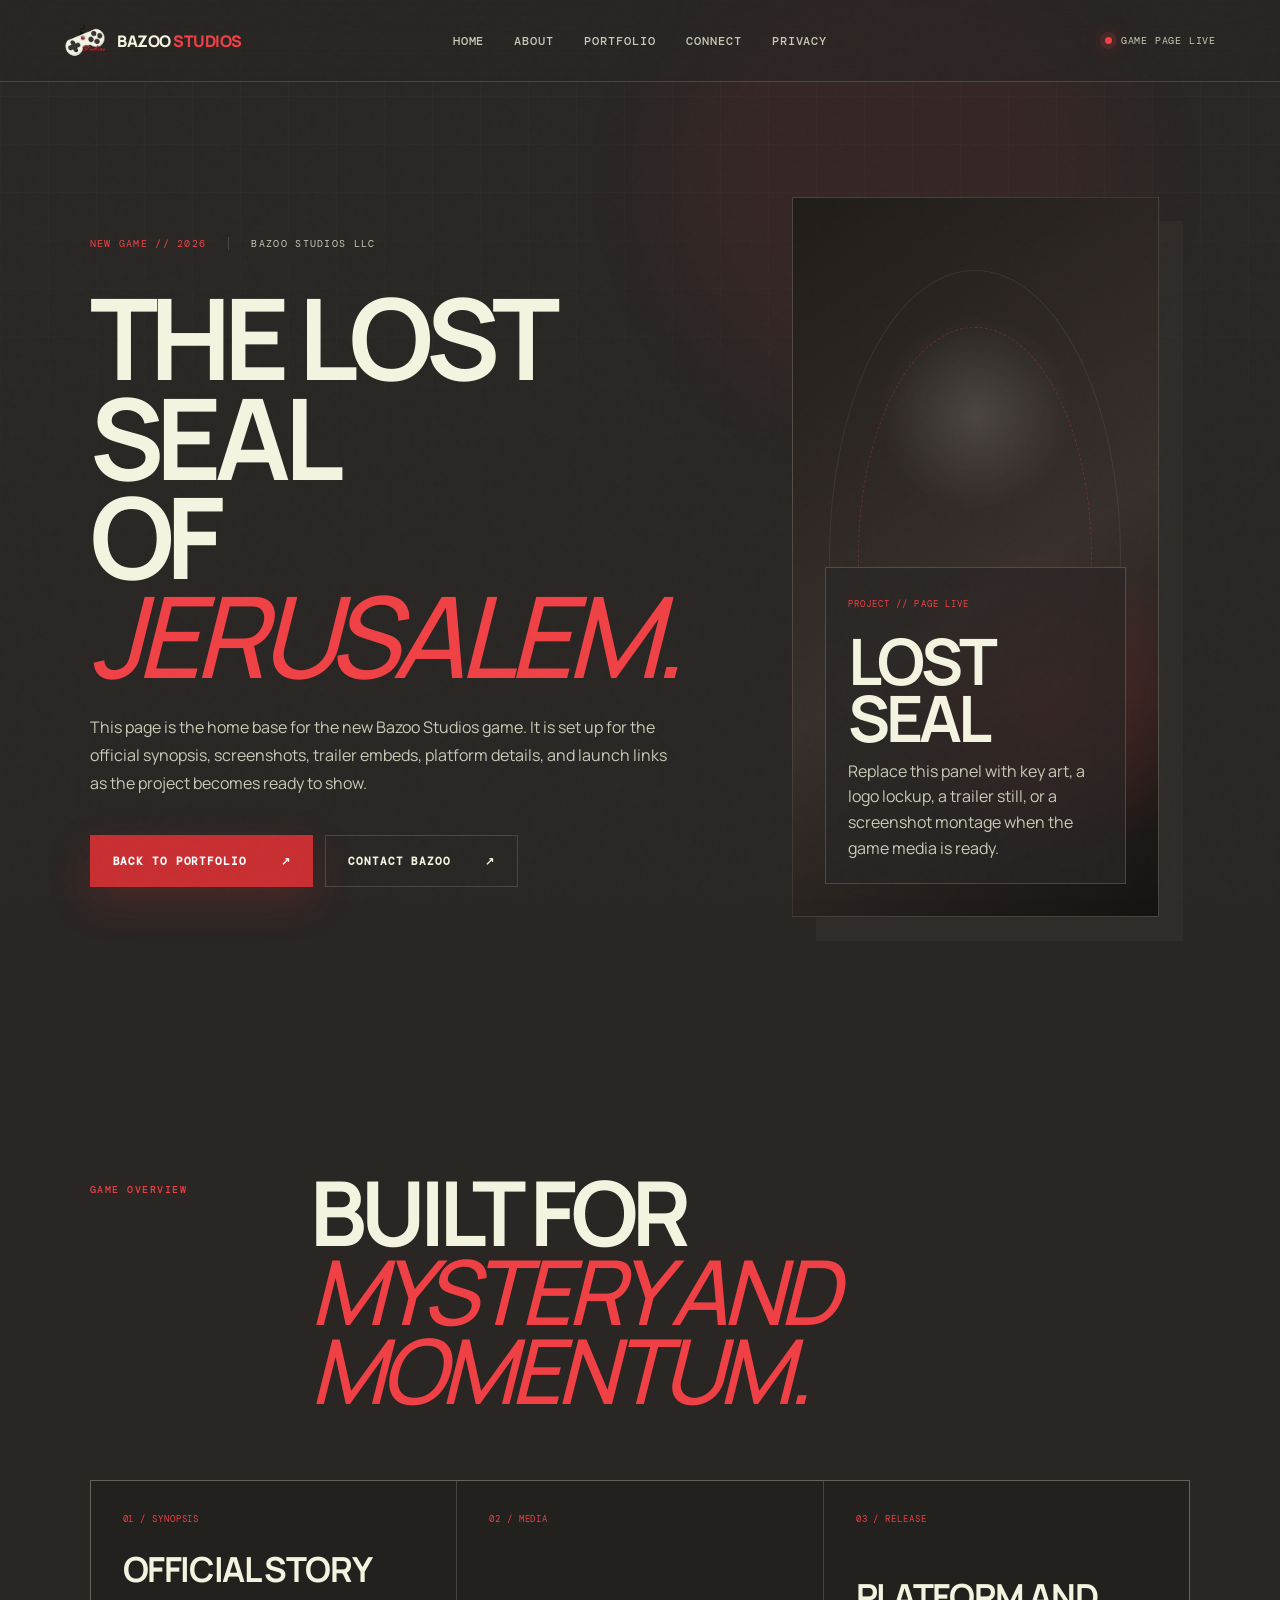
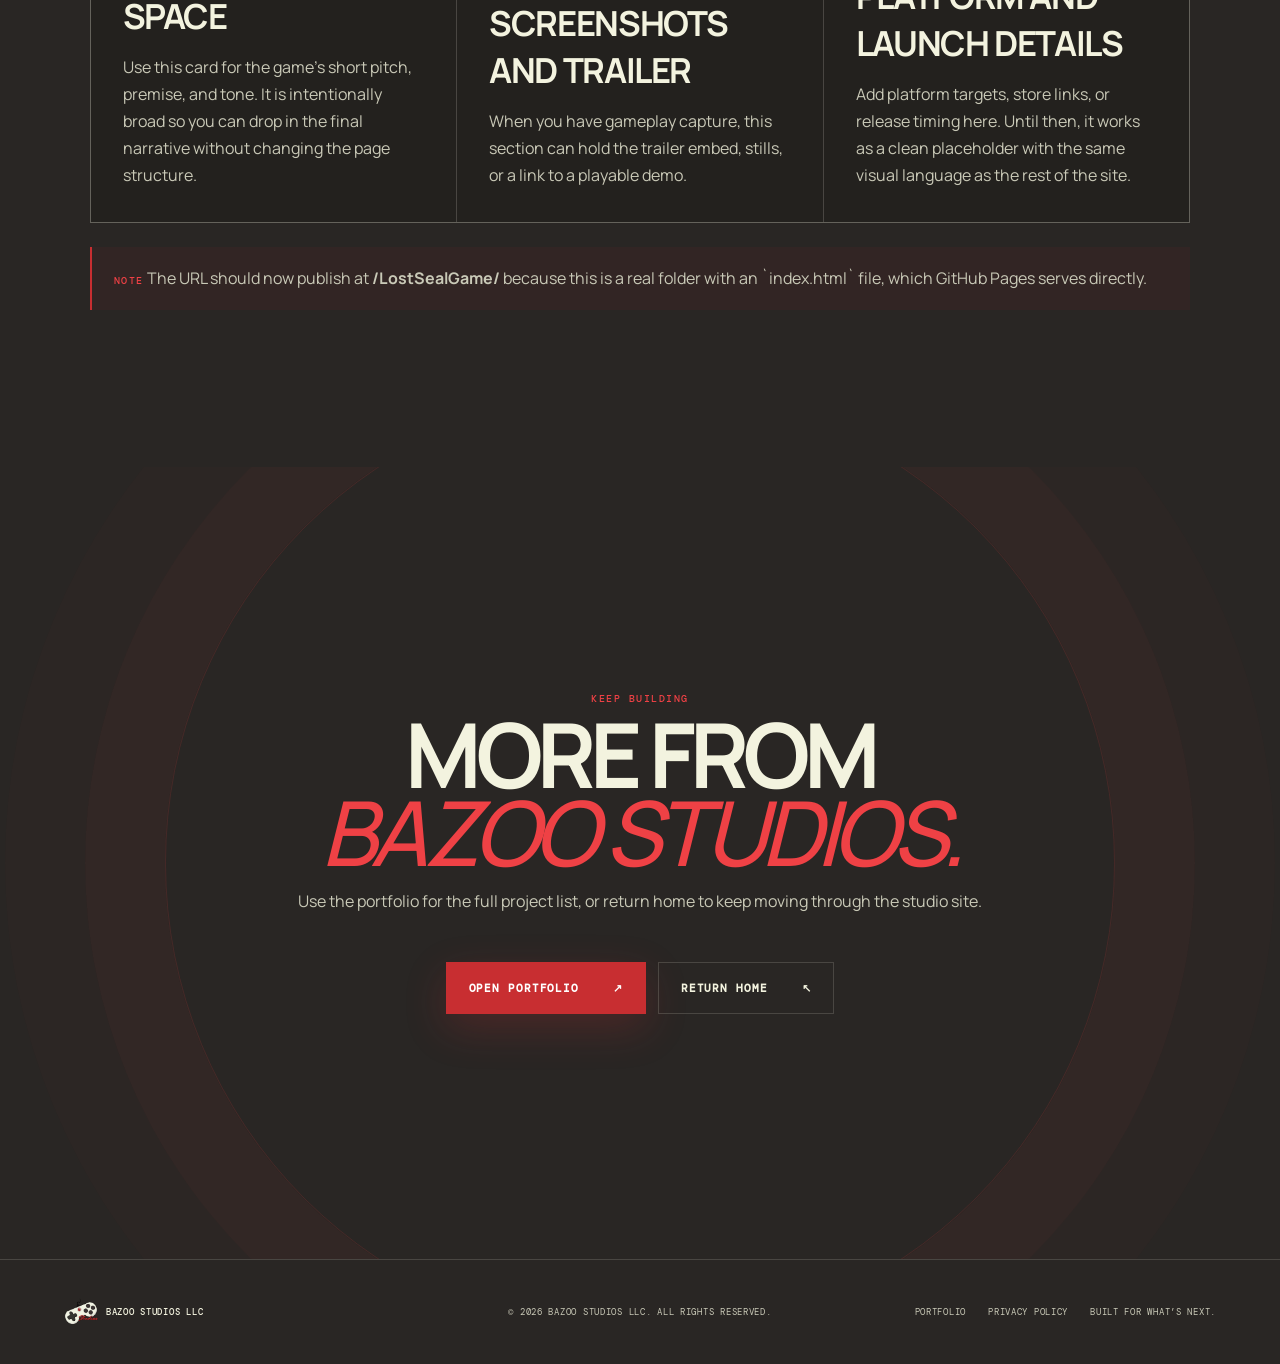
==== LostSealGame/index.html @ f6f9e130 "Add Lost Seal game page" ====
<!doctype html>
<html lang="en">
<head>
  <meta charset="utf-8">
  <meta name="viewport" content="width=device-width, initial-scale=1">
  <meta name="theme-color" content="#292624">
  <meta name="description" content="The Lost Seal of Jerusalem, a new Bazoo Studios game page with synopsis space, media placeholders, and launch details.">
  <link rel="canonical" href="https://www.bazoostudios.com/LostSealGame/">
  <meta property="og:type" content="website">
  <meta property="og:url" content="https://www.bazoostudios.com/LostSealGame/">
  <meta property="og:title" content="The Lost Seal of Jerusalem — Bazoo Studios">
  <meta property="og:description" content="Official game page for the new Bazoo Studios project, ready for screenshots, trailer embeds, and launch links.">
  <meta property="og:image" content="https://bazoostudiosllc.github.io/bazoo-studios-website/assets/og-bazoo-social.png">
  <meta property="og:image:width" content="1730">
  <meta property="og:image:height" content="909">
  <meta property="og:image:alt" content="Bazoo Studios — Worlds Worth Exploring">
  <meta name="twitter:card" content="summary_large_image">
  <title>The Lost Seal of Jerusalem — Bazoo Studios</title>
  <link rel="icon" href="../assets/bazoo-controller.png?v=2" type="image/png">
  <link rel="preconnect" href="https://fonts.googleapis.com">
  <link rel="preconnect" href="https://fonts.gstatic.com" crossorigin>
  <link href="https://fonts.googleapis.com/css2?family=DM+Mono:wght@400;500&family=Manrope:wght@400;500;600;700;800&display=swap" rel="stylesheet">
  <link rel="stylesheet" href="../styles.css?v=4">
</head>
<body class="lostseal-page">
  <div class="noise" aria-hidden="true"></div>
  <div class="cursor-glow" aria-hidden="true"></div>

  <header class="site-header">
    <a class="brand" href="../index.html" aria-label="Bazoo Studios home">
      <img src="../assets/bazoo-controller.png?v=2" alt="" width="48" height="48">
      <span>BAZOO <em>STUDIOS</em></span>
    </a>
    <nav aria-label="Primary navigation">
      <a href="../index.html">Home</a>
      <a href="../about.html">About</a>
      <a href="../portfolio.html">Portfolio</a>
      <a href="../index.html#connect">Connect</a>
      <a href="../privacy.html">Privacy</a>
    </nav>
    <button class="nav-toggle" type="button" aria-label="Open navigation" aria-expanded="false"><span></span></button>
    <span class="status"><i></i> Game page live</span>
  </header>

  <main>
    <section class="lostseal-hero">
      <div class="lostseal-copy reveal">
        <p class="eyebrow"><span>New game // 2026</span><b>Bazoo Studios LLC</b></p>
        <h1>The Lost Seal<br>of <span>Jerusalem.</span></h1>
        <p class="lostseal-lede">This page is the home base for the new Bazoo Studios game. It is set up for the official synopsis, screenshots, trailer embeds, platform details, and launch links as the project becomes ready to show.</p>
        <div class="hero-actions">
          <a class="button button-primary" href="../portfolio.html">Back to portfolio <span>↗</span></a>
          <a class="button button-ghost" href="mailto:service.request@bazoostudios.com">Contact Bazoo <span>↗</span></a>
        </div>
      </div>

      <aside class="lostseal-art reveal" aria-label="The Lost Seal of Jerusalem visual placeholder">
        <div class="lostseal-art-inner">
          <span>PROJECT // PAGE LIVE</span>
          <strong>LOST SEAL</strong>
          <p>Replace this panel with key art, a logo lockup, a trailer still, or a screenshot montage when the game media is ready.</p>
        </div>
      </aside>
    </section>

    <section class="portfolio-section">
      <div class="portfolio-heading reveal">
        <p class="kicker">Game overview</p>
        <h2>Built for<br><em>mystery and momentum.</em></h2>
      </div>

      <div class="lostseal-grid reveal">
        <article class="lostseal-card">
          <span>01 / SYNOPSIS</span>
          <div>
            <h3>Official story space</h3>
            <p>Use this card for the game’s short pitch, premise, and tone. It is intentionally broad so you can drop in the final narrative without changing the page structure.</p>
          </div>
        </article>
        <article class="lostseal-card">
          <span>02 / MEDIA</span>
          <div>
            <h3>Screenshots and trailer</h3>
            <p>When you have gameplay capture, this section can hold the trailer embed, stills, or a link to a playable demo.</p>
          </div>
        </article>
        <article class="lostseal-card">
          <span>03 / RELEASE</span>
          <div>
            <h3>Platform and launch details</h3>
            <p>Add platform targets, store links, or release timing here. Until then, it works as a clean placeholder with the same visual language as the rest of the site.</p>
          </div>
        </article>
      </div>

      <p class="lostseal-note reveal"><span class="kicker">Note</span> The URL should now publish at <strong>/LostSealGame/</strong> because this is a real folder with an `index.html` file, which GitHub Pages serves directly.</p>
    </section>

    <section class="contact-section">
      <div class="contact-orbit" aria-hidden="true"></div>
      <p class="kicker">Keep building</p>
      <h2>More from<br><em>Bazoo Studios.</em></h2>
      <p>Use the portfolio for the full project list, or return home to keep moving through the studio site.</p>
      <div class="contact-actions">
        <a class="button button-primary" href="../portfolio.html">Open portfolio <span>↗</span></a>
        <a class="button button-ghost" href="../index.html">Return home <span>↖</span></a>
      </div>
    </section>
  </main>

  <footer>
    <a class="footer-brand" href="../index.html"><img src="../assets/bazoo-controller.png?v=2" alt="" width="34" height="34"> BAZOO STUDIOS LLC</a>
    <p>© <span id="year"></span> Bazoo Studios LLC. All rights reserved.</p>
    <div><a href="../portfolio.html">Portfolio</a><a href="../privacy.html">Privacy policy</a><span>Built for what’s next.</span></div>
  </footer>

  <script src="../script.js"></script>
</body>
</html>
---- styles.css ----
:root {
  --ink: #292624;
  --ink-soft: #332f2c;
  --cream: #f3f3df;
  --cream-dim: #c9c9b7;
  --charcoal: #363330;
  --red: #c82e31;
  --red-bright: #ef4145;
  --line: rgba(243, 243, 223, .16);
  --mono: "DM Mono", monospace;
  --sans: "Manrope", sans-serif;
}

* { box-sizing: border-box; }
html { scroll-behavior: smooth; overflow-x: clip; }
body {
  margin: 0;
  color: var(--cream);
  background:
    radial-gradient(circle at 80% 15%, rgba(200, 46, 49, .13), transparent 27rem),
    radial-gradient(circle at 15% 65%, rgba(243, 243, 223, .04), transparent 32rem),
    var(--ink);
  font-family: var(--sans);
  overflow-x: hidden;
}
body::before {
  content: "";
  position: fixed;
  inset: 0;
  pointer-events: none;
  background-image: linear-gradient(rgba(255,255,255,.018) 1px, transparent 1px), linear-gradient(90deg, rgba(255,255,255,.018) 1px, transparent 1px);
  background-size: 48px 48px;
  -webkit-mask-image: linear-gradient(to bottom, black, transparent 85%);
  mask-image: linear-gradient(to bottom, black, transparent 85%);
  z-index: -2;
}
a { color: inherit; text-decoration: none; }
img { max-width: 100%; }

.noise {
  position: fixed;
  inset: 0;
  opacity: .13;
  pointer-events: none;
  z-index: 20;
  background-image: url("data:image/svg+xml,%3Csvg viewBox='0 0 180 180' xmlns='http://www.w3.org/2000/svg'%3E%3Cfilter id='n'%3E%3CfeTurbulence type='fractalNoise' baseFrequency='.9' numOctaves='3' stitchTiles='stitch'/%3E%3C/filter%3E%3Crect width='100%25' height='100%25' filter='url(%23n)' opacity='.5'/%3E%3C/svg%3E");
  mix-blend-mode: soft-light;
}
.cursor-glow {
  width: 28rem;
  height: 28rem;
  position: fixed;
  left: var(--mouse-x, 70%);
  top: var(--mouse-y, 20%);
  transform: translate(-50%, -50%);
  border-radius: 50%;
  background: rgba(200,46,49,.08);
  filter: blur(45px);
  pointer-events: none;
  z-index: -1;
}
body > header,
body > main,
body > footer { position: relative; z-index: 1; }

.site-header {
  height: 82px;
  padding: 0 clamp(22px, 5vw, 80px);
  display: grid;
  grid-template-columns: 1fr auto 1fr;
  align-items: center;
  gap: 30px;
  border-bottom: 1px solid var(--line);
  position: relative;
  z-index: 10;
  background: rgba(41,38,36,.68);
  backdrop-filter: blur(16px);
}
.brand { display: flex; align-items: center; gap: 11px; font-weight: 800; letter-spacing: -.03em; }
.brand img { width: 42px; height: 42px; object-fit: contain; }
.brand em { color: var(--red-bright); font-style: normal; }
.site-header nav { display: flex; gap: 30px; font: 500 12px var(--mono); text-transform: uppercase; letter-spacing: .08em; }
.site-header nav a { color: var(--cream-dim); transition: color .2s ease; }
.site-header nav a:hover { color: var(--cream); }
.nav-toggle { display: none; width: 44px; height: 44px; padding: 0; border: 1px solid var(--line); background: rgba(21,19,17,.82); color: var(--cream); cursor: pointer; }
.nav-toggle span, .nav-toggle::before, .nav-toggle::after { content: ""; display: block; width: 18px; height: 1px; margin: 5px auto; background: currentColor; transition: transform .2s ease, opacity .2s ease; }
.site-header.is-open .nav-toggle span { opacity: 0; }
.site-header.is-open .nav-toggle::before { transform: translateY(6px) rotate(45deg); }
.site-header.is-open .nav-toggle::after { transform: translateY(-6px) rotate(-45deg); }
.status { justify-self: end; display: flex; align-items: center; gap: 9px; font: 10px var(--mono); text-transform: uppercase; color: var(--cream-dim); letter-spacing: .08em; }
.status i { width: 7px; height: 7px; border-radius: 50%; background: var(--red-bright); box-shadow: 0 0 0 5px rgba(239,65,69,.12), 0 0 18px var(--red); animation: blink 1.7s infinite; }

.hero {
  min-height: calc(100svh - 82px);
  padding: clamp(60px, 8vw, 120px) clamp(22px, 7vw, 110px) 70px;
  display: grid;
  grid-template-columns: minmax(0, 1fr) minmax(360px, .88fr);
  gap: clamp(40px, 7vw, 120px);
  align-items: center;
  position: relative;
  overflow: clip;
}
.hero-copy { position: relative; z-index: 2; }
.eyebrow { display: flex; gap: 22px; font: 10px var(--mono); text-transform: uppercase; letter-spacing: .13em; color: var(--cream-dim); }
.eyebrow span { color: var(--red-bright); }
.eyebrow b { font-weight: 400; padding-left: 22px; border-left: 1px solid var(--line); }
h1, h2 { margin: 0; text-transform: uppercase; letter-spacing: -.065em; line-height: .88; }
.hero h1 { font-size: clamp(4rem, 7.3vw, 8.9rem); margin: 35px 0 32px; font-weight: 800; }
.hero h1 span, h2 em, .legal-content h1 span { color: var(--red-bright); font-style: italic; font-weight: 500; }
.lede { max-width: 650px; color: var(--cream-dim); font-size: clamp(15px, 1.2vw, 19px); line-height: 1.75; }
.hero-actions { display: flex; flex-wrap: wrap; gap: 12px; margin-top: 38px; }
.button { min-height: 52px; padding: 0 22px; display: inline-flex; align-items: center; gap: 34px; justify-content: space-between; border: 1px solid var(--line); font: 600 11px var(--mono); text-transform: uppercase; letter-spacing: .08em; transition: transform .2s ease, border .2s ease, background .2s ease; }
.button:hover { transform: translateY(-3px); }
.button-primary { background: var(--red); border-color: var(--red); color: white; box-shadow: 0 14px 42px rgba(200,46,49,.22); }
.button-primary:hover { background: var(--red-bright); border-color: var(--red-bright); }
.button-ghost:hover { border-color: var(--cream); }

.hero-art {
  aspect-ratio: 1;
  border: 1px solid var(--line);
  position: relative;
  display: grid;
  place-items: center;
  overflow: hidden;
  background: radial-gradient(circle, rgba(243,243,223,.07), transparent 58%);
  box-shadow: inset 0 0 80px rgba(0,0,0,.7), 0 40px 100px rgba(0,0,0,.35);
}
.hero-art::before, .hero-art::after { content: ""; position: absolute; background: var(--line); }
.hero-art::before { width: 1px; height: 100%; left: 50%; }
.hero-art::after { height: 1px; width: 100%; top: 50%; }
.art-rings { width: 72%; aspect-ratio: 1; border: 1px solid rgba(239,65,69,.35); border-radius: 50%; position: absolute; animation: spin 18s linear infinite; }
.art-rings::before, .art-rings::after { content: ""; position: absolute; border-radius: 50%; inset: 9%; border: 1px dashed var(--line); }
.art-rings::after { inset: -13%; border-style: solid; border-color: rgba(243,243,223,.08); }
.controller { width: 76%; position: relative; z-index: 2; filter: drop-shadow(0 32px 34px rgba(0,0,0,.65)); animation: float 5.5s ease-in-out infinite; }
.frame-label { position: absolute; padding: 11px; font: 8px var(--mono); color: var(--cream-dim); letter-spacing: .08em; z-index: 3; }
.top-left { top: 0; left: 0; }.top-right { top: 0; right: 0; }.bottom-left { bottom: 0; left: 0; }.bottom-right { bottom: 0; right: 0; }
.pulse-dot { position: absolute; width: 10px; height: 10px; background: var(--red-bright); border-radius: 50%; right: 17%; bottom: 20%; z-index: 4; box-shadow: 0 0 0 0 rgba(239,65,69,.6); animation: pulse 2s infinite; }
.orbit { position: absolute; width: 450px; height: 450px; border: 1px solid rgba(243,243,223,.05); border-radius: 50%; pointer-events: none; }
.orbit-one { left: -270px; top: 8%; }.orbit-two { right: -310px; bottom: -20%; width: 600px; height: 600px; }
.scroll-cue { position: absolute; bottom: 25px; left: clamp(22px, 7vw, 110px); display: flex; align-items: center; gap: 15px; color: var(--cream-dim); font: 9px var(--mono); text-transform: uppercase; letter-spacing: .1em; }
.scroll-cue i { width: 55px; height: 1px; background: var(--line); position: relative; overflow: hidden; }
.scroll-cue i::after { content: ""; position: absolute; inset: 0; background: var(--red); transform: translateX(-100%); animation: scan 2.2s ease-in-out infinite; }

.ticker { overflow: hidden; border-block: 1px solid var(--line); background: var(--cream); color: var(--ink); transform: rotate(-1deg) scale(1.02); }
.ticker-track { width: max-content; display: flex; align-items: center; gap: 34px; padding: 18px 0; font: 800 13px var(--mono); letter-spacing: .06em; animation: marquee 28s linear infinite; }
.ticker-track b { color: var(--red); }

.section { padding: clamp(90px, 11vw, 170px) clamp(22px, 7vw, 110px); }
.section-number { font: 10px var(--mono); letter-spacing: .12em; color: var(--red-bright); padding-bottom: 20px; border-bottom: 1px solid var(--line); }
.signal-grid { margin-top: 70px; display: grid; grid-template-columns: .9fr 1.1fr; gap: clamp(55px, 10vw, 150px); align-items: center; }
.kicker { color: var(--red-bright); font: 500 10px var(--mono); text-transform: uppercase; letter-spacing: .15em; }
.signal h2, .manifesto h2 { font-size: clamp(3.4rem, 6vw, 7.3rem); margin: 25px 0 35px; }
.signal-copy > p:last-child, .manifesto-copy > p { color: var(--cream-dim); line-height: 1.8; max-width: 620px; }
.signal-console { min-height: 440px; border: 1px solid var(--line); background: rgba(21,19,17,.78); box-shadow: 25px 25px 0 rgba(243,243,223,.035); }
.console-bar { border-bottom: 1px solid var(--line); height: 50px; padding: 0 18px; display: flex; justify-content: space-between; align-items: center; font: 9px var(--mono); color: var(--cream-dim); }
.console-bar .live { color: var(--red-bright); }
.waveform { height: 235px; display: flex; align-items: center; gap: 7px; padding: 28px; border-bottom: 1px solid var(--line); overflow: hidden; }
.waveform i { flex: 1; max-width: 12px; height: var(--h); background: linear-gradient(to top, var(--red), var(--red-bright)); transform-origin: center; animation: wave 1.8s ease-in-out infinite alternate; animation-delay: calc(var(--h) * -0.02); box-shadow: 0 0 18px rgba(239,65,69,.25); }
.console-readout { padding: 22px 28px; display: grid; grid-template-columns: 1fr auto; gap: 14px 25px; font: 9px var(--mono); color: var(--cream-dim); }
.console-readout b { color: var(--cream); font-weight: 500; text-align: right; }

.manifesto { padding-top: 40px; }
.manifesto-card { margin-top: 70px; display: grid; grid-template-columns: 1fr 1fr; border: 1px solid var(--line); background: var(--ink-soft); }
.logo-stage { min-height: 650px; display: grid; place-items: center; padding: 60px; position: relative; overflow: hidden; background: var(--cream); }
.logo-stage::before { content: ""; position: absolute; width: 75%; aspect-ratio: 1; border: 1px solid rgba(41,38,36,.1); border-radius: 50%; box-shadow: 0 0 0 60px rgba(41,38,36,.025), 0 0 0 120px rgba(41,38,36,.018); }
.logo-stage img { position: relative; width: 100%; z-index: 2; filter: drop-shadow(0 20px 20px rgba(0,0,0,.18)); }
.crosshair { position: absolute; width: 18px; height: 18px; z-index: 3; }
.crosshair::before, .crosshair::after { content: ""; position: absolute; background: var(--red); }
.crosshair::before { width: 100%; height: 1px; top: 50%; }.crosshair::after { height: 100%; width: 1px; left: 50%; }
.crosshair-a { left: 25px; top: 25px; }.crosshair-b { right: 25px; bottom: 25px; }
.manifesto-copy { padding: clamp(45px, 6vw, 95px); display: flex; flex-direction: column; justify-content: center; }
.manifesto-copy ul { margin: 35px 0 0; padding: 0; list-style: none; border-top: 1px solid var(--line); }
.manifesto-copy li { display: flex; gap: 26px; padding: 18px 0; border-bottom: 1px solid var(--line); font-size: 13px; text-transform: uppercase; letter-spacing: .04em; }
.manifesto-copy li span { color: var(--red-bright); font: 10px var(--mono); }
.founder-link { margin-top: 28px; align-self: flex-start; }

.founder-strip { padding-top: 45px; display: grid; grid-template-columns: .45fr 1.1fr .9fr; gap: clamp(35px, 7vw, 100px); align-items: start; border-top: 1px solid var(--line); }
.founder-index { font: 10px var(--mono); color: var(--red-bright); letter-spacing: .12em; }
.founder-strip h2 { font-size: clamp(3.4rem, 5.5vw, 7rem); }
.founder-summary p { margin: 0 0 28px; color: var(--cream-dim); line-height: 1.8; }
.founder-tags { display: flex; flex-wrap: wrap; gap: 8px; margin-bottom: 32px; }
.founder-tags span { border: 1px solid var(--line); padding: 9px 11px; font: 9px var(--mono); text-transform: uppercase; }

.social-section { padding-top: 45px; }
.social-heading { margin-top: 70px; display: grid; grid-template-columns: 1.1fr .9fr; gap: clamp(50px, 9vw, 140px); align-items: end; }
.social-heading h2 { font-size: clamp(3.8rem, 7vw, 8.4rem); margin-top: 25px; }
.social-heading > p { margin: 0 0 10px; max-width: 570px; color: var(--cream-dim); font-size: clamp(15px, 1.25vw, 19px); line-height: 1.8; }
.social-grid { display: grid; grid-template-columns: repeat(3, 1fr); margin-top: 70px; border: 1px solid var(--line); }
.social-card { min-height: 360px; padding: 30px; border-right: 1px solid var(--line); position: relative; display: flex; flex-direction: column; justify-content: space-between; overflow: hidden; background: rgba(21,19,17,.62); transition: transform .25s ease, background .25s ease; }
.social-card:last-child { border-right: 0; }
.social-card::before { content: ""; position: absolute; width: 230px; height: 230px; right: -110px; top: -110px; border: 1px solid rgba(239,65,69,.2); border-radius: 50%; transition: transform .35s ease, background .35s ease; }
.social-card:hover { transform: translateY(-8px); background: rgba(200,46,49,.09); }
.social-card:hover::before { transform: scale(1.25); background: rgba(200,46,49,.08); }
.social-index { color: var(--red-bright); font: 9px var(--mono); letter-spacing: .12em; }
.social-card small { color: var(--cream-dim); font: 9px var(--mono); text-transform: uppercase; letter-spacing: .12em; }
.social-card h3 { margin: 12px 0 8px; font-size: clamp(34px, 4vw, 62px); text-transform: uppercase; letter-spacing: -.06em; }
.social-card p { margin: 0; color: var(--cream-dim); font: 10px var(--mono); }
.social-card b { position: absolute; right: 28px; bottom: 27px; color: var(--red-bright); font-size: 24px; font-weight: 400; }
.social-note { margin: 24px 0 0; padding: 20px 24px; border-left: 2px solid var(--red); background: rgba(200,46,49,.06); color: var(--cream-dim); font-size: 12px; line-height: 1.7; }
.social-note span { margin-right: 18px; color: var(--red-bright); font: 9px var(--mono); letter-spacing: .1em; }

/* Player hub */
.account-shell { min-height: 100vh; }
.account-hero { min-height: calc(100svh - 82px); padding: clamp(70px, 9vw, 135px) clamp(22px, 7vw, 110px); display: grid; grid-template-columns: 1.15fr .85fr; gap: clamp(50px, 9vw, 140px); align-items: center; }
.account-hero h1 { font-size: clamp(4.5rem, 9vw, 10.5rem); margin: 35px 0; }
.account-hero h1 span { color: var(--red-bright); font-style: italic; font-weight: 500; }
.account-hero > div:first-child > p:last-child { max-width: 680px; color: var(--cream-dim); font-size: clamp(16px, 1.3vw, 20px); line-height: 1.75; }
.auth-panel { padding: clamp(35px, 5vw, 65px); border: 1px solid var(--line); background: rgba(21,19,17,.86); box-shadow: 24px 24px 0 rgba(243,243,223,.03); }
.auth-panel > img { width: min(250px, 72%); display: block; margin: 0 auto 45px; filter: drop-shadow(0 26px 24px rgba(0,0,0,.55)); }
.auth-panel h2 { margin: 15px 0; font-size: clamp(30px, 3vw, 48px); line-height: 1; }
.auth-panel > p:not(.kicker) { color: var(--cream-dim); line-height: 1.7; }
.google-button { width: 100%; margin-top: 22px; }.google-button:disabled { opacity: .65; cursor: wait; }
.google-mark { width: 24px; height: 24px; display: grid; place-items: center; border-radius: 50%; background: white; color: #4285f4; font: 800 14px var(--sans); }
.auth-fineprint { font-size: 10px; text-align: center; }.auth-fineprint a { color: var(--red-bright); }
.player-grid { margin-top: 65px; display: grid; grid-template-columns: .8fr 1.2fr; border: 1px solid var(--line); }
.player-card, .profile-form { padding: clamp(35px, 5vw, 70px); }.player-card { background: var(--cream); color: var(--ink); }
.player-avatar-wrap { width: 120px; height: 120px; padding: 8px; border: 1px solid rgba(41,38,36,.18); margin-bottom: 35px; }.player-avatar-wrap img { width: 100%; height: 100%; object-fit: cover; }
.player-card h2 { font-size: clamp(35px, 4.5vw, 68px); text-transform: none; line-height: 1; }.player-email { color: var(--charcoal); font: 10px var(--mono); overflow-wrap: anywhere; }
.rank-lockup { margin: 35px 0; padding: 25px 0; border-block: 1px solid rgba(41,38,36,.18); display: grid; grid-template-columns: 1fr auto; align-items: end; }.rank-lockup span { grid-column: 1/-1; color: var(--red); font: 10px var(--mono); letter-spacing: .1em; }.rank-lockup strong { font-size: 52px; letter-spacing: -.06em; }.rank-lockup small { text-transform: uppercase; }.player-card .button-ghost { border-color: rgba(41,38,36,.25); }
.profile-form { display: flex; flex-direction: column; gap: 24px; background: var(--ink-soft); }.profile-form label { display: grid; gap: 9px; color: var(--cream-dim); font: 9px var(--mono); text-transform: uppercase; letter-spacing: .1em; }
.profile-form input, .profile-form textarea { width: 100%; border: 1px solid var(--line); background: var(--ink); color: var(--cream); padding: 16px; font: 15px var(--sans); outline: none; resize: vertical; }.profile-form input:focus, .profile-form textarea:focus { border-color: var(--red-bright); }.profile-form .button { align-self: flex-start; }.form-status { min-height: 20px; margin: 0; color: var(--red-bright); font: 10px var(--mono); }
.account-subgrid { margin-top: 30px; display: grid; grid-template-columns: 1fr 1fr; gap: 30px; }.hub-card { padding: clamp(30px, 4vw, 55px); border: 1px solid var(--line); background: rgba(21,19,17,.5); }.hub-card-head { display: flex; justify-content: space-between; gap: 20px; align-items: start; }.hub-card-head h3 { margin: 10px 0 35px; font-size: 28px; }.hub-card-head > span { color: var(--red-bright); font: 8px var(--mono); }.connection-list > div, .points-list > div { display: flex; justify-content: space-between; gap: 20px; padding: 17px 0; border-top: 1px solid var(--line); text-transform: capitalize; }.connection-list span, .points-list span, .points-list > p { color: var(--cream-dim); font-size: 12px; }.points-list b { color: var(--red-bright); }
.leaderboard-heading { margin-top: 70px; display: grid; grid-template-columns: 1fr 1fr; gap: 70px; align-items: end; }.leaderboard-heading h2 { margin-top: 25px; font-size: clamp(4rem, 7vw, 8rem); }.leaderboard-heading > p { color: var(--cream-dim); line-height: 1.8; }.leaderboard-table { margin-top: 60px; border: 1px solid var(--line); }.leaderboard-table > p { margin: 0; padding: 40px; color: var(--cream-dim); }.leaderboard-row { min-height: 78px; padding: 18px 25px; display: grid; grid-template-columns: 90px 1.4fr 1fr 110px; gap: 20px; align-items: center; border-bottom: 1px solid var(--line); }.leaderboard-row:last-child { border-bottom: 0; }.leaderboard-row strong, .leaderboard-row b { color: var(--red-bright); }.leaderboard-row b { text-align: right; }.leaderboard-row small { color: var(--cream-dim); text-transform: uppercase; }.leaderboard-labels { min-height: 46px; color: var(--cream-dim); font: 8px var(--mono); text-transform: uppercase; }

/* Music */
.music-hero { min-height: calc(100svh - 82px); padding: clamp(70px, 9vw, 135px) clamp(22px, 7vw, 110px); display: grid; grid-template-columns: 1.05fr .95fr; gap: clamp(50px, 9vw, 140px); align-items: center; overflow: hidden; }
.music-copy h1 { font-size: clamp(4.8rem, 9vw, 10.8rem); margin: 38px 0; }.music-copy h1 span { color: var(--red-bright); font-style: italic; font-weight: 500; }.music-copy > p:last-of-type { max-width: 670px; color: var(--cream-dim); font-size: clamp(16px, 1.3vw, 20px); line-height: 1.75; }.music-copy .button { margin-top: 25px; }
.music-visual { aspect-ratio: 1; position: relative; display: grid; place-items: center; border: 1px solid var(--line); background: radial-gradient(circle, rgba(200,46,49,.17), transparent 58%); overflow: hidden; }.music-visual::before, .music-visual::after { content: ""; position: absolute; inset: 10%; border: 1px solid rgba(243,243,223,.08); border-radius: 50%; }.music-visual::after { inset: 22%; border-style: dashed; animation: spin 22s linear infinite reverse; }
.vinyl { width: 66%; aspect-ratio: 1; border-radius: 50%; position: relative; z-index: 2; display: grid; place-items: center; background: repeating-radial-gradient(circle, #181614 0 3px, #0b0a09 4px 7px, #24211e 8px 9px); box-shadow: 0 40px 70px rgba(0,0,0,.55); animation: spin 18s linear infinite; }.vinyl::before { content: ""; position: absolute; inset: 6%; border: 1px solid rgba(243,243,223,.12); border-radius: 50%; box-shadow: inset 0 0 0 45px rgba(255,255,255,.015); }.vinyl-label { width: 31%; aspect-ratio: 1; border-radius: 50%; background: var(--red); display: grid; place-items: center; position: relative; overflow: hidden; }.vinyl-label img { width: 82%; filter: brightness(.15); }.vinyl-label::after { content: ""; position: absolute; width: 9px; height: 9px; border-radius: 50%; background: var(--cream); }
.sound-bars { position: absolute; left: 6%; right: 6%; bottom: 7%; height: 55px; display: flex; align-items: end; gap: 7px; }.sound-bars i { flex: 1; height: 45%; max-width: 7px; background: var(--red-bright); animation: wave 1.4s ease-in-out infinite alternate; }.sound-bars i:nth-child(2n) { height: 90%; animation-delay: -.5s; }.sound-bars i:nth-child(3n) { height: 65%; animation-delay: -.9s; }.music-coordinate { position: absolute; top: 18px; right: 20px; color: var(--cream-dim); font: 8px var(--mono); letter-spacing: .1em; }
.album-grid { margin-top: 70px; display: grid; grid-template-columns: .8fr 1.2fr; gap: clamp(55px, 9vw, 140px); align-items: center; }.album-heading h2 { margin: 25px 0 35px; font-size: clamp(3.7rem, 6vw, 7.4rem); }.album-heading > p:last-child { color: var(--cream-dim); line-height: 1.8; max-width: 520px; }.spotify-console { border: 1px solid var(--line); padding-bottom: 22px; background: rgba(21,19,17,.72); box-shadow: 24px 24px 0 rgba(243,243,223,.03); }.spotify-console iframe { display: block; border: 0; border-radius: 12px; margin: 22px; width: calc(100% - 44px); }.album-meta { padding: 0 22px; display: flex; flex-wrap: wrap; gap: 18px; justify-content: space-between; color: var(--cream-dim); font: 8px var(--mono); letter-spacing: .08em; }.music-finale { min-height: 75vh; text-align: center; display: flex; flex-direction: column; justify-content: center; align-items: center; border-top: 1px solid var(--line); }.music-finale h2 { font-size: clamp(4.5rem, 9vw, 10rem); }.music-finale > p:not(.kicker) { color: var(--cream-dim); margin: 30px 0 10px; }.music-finale .hero-actions { justify-content: center; }

.finale { min-height: 80vh; text-align: center; display: flex; flex-direction: column; align-items: center; justify-content: center; position: relative; overflow: hidden; }
.finale h2 { font-size: clamp(4rem, 8vw, 9.5rem); position: relative; }
.finale > p:not(.kicker) { color: var(--cream-dim); margin: 30px 0; }
.finale-orbit { position: absolute; width: min(72vw, 950px); aspect-ratio: 1; border: 1px solid rgba(239,65,69,.13); border-radius: 50%; box-shadow: 0 0 0 75px rgba(239,65,69,.025), 0 0 0 150px rgba(239,65,69,.018); }
.finale > *:not(.finale-orbit) { position: relative; z-index: 1; }

footer { min-height: 105px; padding: 28px clamp(22px, 5vw, 80px); border-top: 1px solid var(--line); display: grid; grid-template-columns: 1fr auto 1fr; gap: 25px; align-items: center; color: var(--cream-dim); font: 9px var(--mono); text-transform: uppercase; letter-spacing: .08em; }
.footer-brand { display: flex; align-items: center; gap: 8px; color: var(--cream); font-weight: 500; }
.footer-brand img { width: 34px; height: 34px; object-fit: contain; }
footer > div { justify-self: end; display: flex; gap: 22px; }
footer a:hover { color: var(--red-bright); }

.reveal { opacity: 0; transform: translateY(30px); transition: opacity .9s ease, transform .9s cubic-bezier(.2,.7,.2,1); }
.reveal.in-view { opacity: 1; transform: none; }

.legal-page { background: var(--ink); }
.legal-wrap { min-height: 100vh; display: grid; grid-template-columns: minmax(260px, 30vw) 1fr; }
.legal-aside { border-right: 1px solid var(--line); padding: 80px clamp(28px, 5vw, 70px); position: relative; }
.legal-aside img { width: min(300px, 100%); position: sticky; top: 150px; filter: drop-shadow(0 25px 30px rgba(0,0,0,.55)); animation: float 6s ease-in-out infinite; }
.legal-aside > p:last-child { position: sticky; top: 500px; color: var(--cream-dim); font: 9px/1.8 var(--mono); text-transform: uppercase; }
.legal-content { padding: clamp(80px, 10vw, 150px) clamp(28px, 10vw, 160px); max-width: 1100px; }
.legal-content h1 { font-size: clamp(5rem, 10vw, 10rem); margin: 25px 0 45px; }
.legal-intro { font-size: clamp(18px, 2vw, 27px); line-height: 1.55; color: var(--cream-dim); padding-bottom: 55px; border-bottom: 1px solid var(--line); }
.legal-content section { padding: 42px 0; border-bottom: 1px solid var(--line); }
.legal-content section h2 { font-size: clamp(21px, 2.2vw, 31px); letter-spacing: -.03em; line-height: 1.2; text-transform: none; margin-bottom: 19px; }
.legal-content section h2 span { color: var(--red-bright); margin-right: 15px; font: 10px var(--mono); }
.legal-content section p { color: var(--cream-dim); line-height: 1.85; }
.legal-content > .button { margin-top: 50px; }
.text-link { color: var(--red-bright); border-bottom: 1px solid rgba(239,65,69,.4); }

/* Lost Seal */
.lostseal-page { background: var(--ink); }
.lostseal-hero {
  min-height: calc(100svh - 82px);
  padding: clamp(70px, 9vw, 135px) clamp(22px, 7vw, 110px);
  display: grid;
  grid-template-columns: 1.08fr .92fr;
  gap: clamp(50px, 9vw, 140px);
  align-items: center;
  position: relative;
  overflow: hidden;
}
.lostseal-copy h1 {
  font-size: clamp(4.4rem, 8.8vw, 10rem);
  margin: 38px 0 28px;
}
.lostseal-copy h1 span { color: var(--red-bright); font-style: italic; font-weight: 500; }
.lostseal-lede {
  max-width: 700px;
  color: var(--cream-dim);
  font-size: clamp(16px, 1.25vw, 20px);
  line-height: 1.75;
}
.lostseal-art {
  min-height: min(68vw, 720px);
  padding: 32px;
  display: grid;
  align-items: end;
  position: relative;
  overflow: hidden;
  border: 1px solid var(--line);
  background:
    radial-gradient(circle at 50% 30%, rgba(243,243,223,.14), transparent 18%),
    radial-gradient(circle at 70% 70%, rgba(200,46,49,.28), transparent 28%),
    linear-gradient(145deg, #201c19, #362f2b 55%, #151210);
  box-shadow: 24px 24px 0 rgba(243,243,223,.03);
}
.lostseal-art::before {
  content: "";
  position: absolute;
  inset: 10%;
  border: 1px solid rgba(243,243,223,.08);
  border-radius: 50%;
}
.lostseal-art::after {
  content: "";
  position: absolute;
  inset: 18%;
  border: 1px dashed rgba(239,65,69,.26);
  border-radius: 50%;
  animation: spin 24s linear infinite;
}
.lostseal-art-inner {
  position: relative;
  z-index: 1;
  max-width: 340px;
  padding: 22px;
  border: 1px solid rgba(243,243,223,.18);
  background: rgba(41,38,36,.72);
  backdrop-filter: blur(8px);
}
.lostseal-art-inner span {
  color: var(--red-bright);
  font: 9px var(--mono);
  letter-spacing: .12em;
  text-transform: uppercase;
}
.lostseal-art-inner strong {
  display: block;
  margin: 20px 0 12px;
  font-size: clamp(2.4rem, 5vw, 4.8rem);
  line-height: .9;
  text-transform: uppercase;
  letter-spacing: -.06em;
}
.lostseal-art-inner p {
  margin: 0;
  color: var(--cream-dim);
  line-height: 1.6;
}
.lostseal-grid {
  display: grid;
  grid-template-columns: repeat(3, 1fr);
  gap: 1px;
  margin-top: 70px;
  border: 1px solid var(--line);
  background: var(--line);
}
.lostseal-card {
  min-height: 250px;
  padding: 32px;
  background: rgba(21,19,17,.72);
  display: flex;
  flex-direction: column;
  justify-content: space-between;
}
.lostseal-card span {
  color: var(--red-bright);
  font: 9px var(--mono);
  letter-spacing: .1em;
  text-transform: uppercase;
}
.lostseal-card h3 {
  margin: 20px 0 15px;
  font-size: clamp(1.7rem, 2.7vw, 2.7rem);
  text-transform: uppercase;
  letter-spacing: -.04em;
}
.lostseal-card p {
  margin: 0;
  color: var(--cream-dim);
  line-height: 1.7;
}
.lostseal-note {
  margin-top: 24px;
  padding: 18px 22px;
  border-left: 2px solid var(--red);
  background: rgba(200,46,49,.06);
  color: var(--cream-dim);
  line-height: 1.7;
}

/* Portfolio */
.portfolio-page { background: var(--ink); }
.portfolio-hero { min-height: calc(100svh - 82px); padding: clamp(70px, 9vw, 135px) clamp(22px, 7vw, 110px); display: grid; grid-template-columns: 1.25fr .75fr; gap: clamp(55px, 9vw, 140px); align-items: center; }
.portfolio-intro h1 { font-size: clamp(5rem, 10vw, 11.5rem); margin: 38px 0; }
.portfolio-lede { max-width: 760px; color: var(--cream-dim); font-size: clamp(16px, 1.3vw, 20px); line-height: 1.75; }
.portfolio-id { border: 1px solid var(--line); background: rgba(21,19,17,.85); box-shadow: 24px 24px 0 rgba(243,243,223,.03); }
.id-top { height: 48px; display: flex; align-items: center; justify-content: space-between; padding: 0 17px; border-bottom: 1px solid var(--line); color: var(--cream-dim); font: 8px var(--mono); letter-spacing: .08em; }
.id-top .live { color: var(--red-bright); }
.id-mark { min-height: 320px; display: grid; place-items: center; padding: 35px; background: radial-gradient(circle, rgba(200,46,49,.14), transparent 60%); border-bottom: 1px solid var(--line); }
.id-mark img { width: 88%; filter: drop-shadow(0 28px 26px rgba(0,0,0,.55)); animation: float 6s ease-in-out infinite; }
.portfolio-id dl { margin: 0; padding: 20px; }
.portfolio-id dl div { display: grid; grid-template-columns: .7fr 1.3fr; gap: 15px; padding: 13px 0; border-bottom: 1px solid var(--line); }
.portfolio-id dl div:last-child { border-bottom: 0; }
.portfolio-id dt { color: var(--red-bright); font: 8px var(--mono); text-transform: uppercase; letter-spacing: .1em; }
.portfolio-id dd { margin: 0; font-size: 11px; text-transform: uppercase; letter-spacing: .04em; }
.objective-band { padding: clamp(45px, 6vw, 80px) clamp(22px, 7vw, 110px); background: var(--cream); color: var(--ink); display: grid; grid-template-columns: .35fr 1.65fr; gap: 45px; align-items: start; }
.objective-band > span { color: var(--red); font: 10px var(--mono); letter-spacing: .1em; }
.objective-band p { margin: 0; max-width: 1200px; font-size: clamp(22px, 3vw, 44px); font-weight: 700; line-height: 1.25; letter-spacing: -.035em; }
.portfolio-section { padding: clamp(90px, 11vw, 165px) clamp(22px, 7vw, 110px); }
.portfolio-heading { display: grid; grid-template-columns: .4fr 1.6fr; align-items: start; }
.portfolio-heading h2, .experience-lead h2, .platform-card h2, .contact-section h2 { font-size: clamp(3.8rem, 7vw, 8.4rem); }
.capability-grid { display: grid; grid-template-columns: repeat(3, 1fr); margin-top: 75px; border-top: 1px solid var(--line); border-left: 1px solid var(--line); }
.capability-grid article { min-height: 310px; padding: 35px; border-right: 1px solid var(--line); border-bottom: 1px solid var(--line); background: rgba(21,19,17,.42); transition: background .3s ease, transform .3s ease; }
.capability-grid article:hover { background: rgba(200,46,49,.08); transform: translateY(-6px); }
.capability-grid article > span { color: var(--red-bright); font: 9px var(--mono); }
.capability-grid h3 { margin: 70px 0 17px; font-size: 21px; }
.capability-grid p { color: var(--cream-dim); line-height: 1.7; font-size: 13px; }
.experience-section { padding-top: 40px; }
.experience-layout { display: grid; grid-template-columns: .75fr 1.25fr; gap: clamp(60px, 10vw, 155px); margin-top: 70px; }
.experience-lead { position: sticky; top: 120px; align-self: start; }
.experience-lead p:last-child { color: var(--cream-dim); line-height: 1.8; max-width: 510px; }
.timeline { border-top: 1px solid var(--line); }
.timeline > article { padding: 36px 0; border-bottom: 1px solid var(--line); }
.timeline > article.timeline-featured { padding: 45px; margin: 0 -45px; background: rgba(200,46,49,.075); border: 1px solid rgba(239,65,69,.25); }
.timeline-meta { display: flex; justify-content: space-between; color: var(--red-bright); font: 8px var(--mono); letter-spacing: .08em; }
.timeline h3 { margin: 20px 0 4px; font-size: clamp(23px, 2.5vw, 38px); }
.timeline h4 { margin: 0 0 18px; color: var(--cream-dim); font-size: 12px; text-transform: uppercase; letter-spacing: .06em; }
.timeline p, .timeline li { color: var(--cream-dim); line-height: 1.75; font-size: 13px; }
.timeline ul { padding-left: 18px; }
.timeline details { border-bottom: 1px solid var(--line); }
.timeline summary { padding: 25px 0; cursor: pointer; list-style: none; display: flex; justify-content: space-between; font-weight: 700; text-transform: uppercase; }
.timeline summary span { color: var(--red-bright); font: 9px var(--mono); }
.earlier-grid { display: grid; grid-template-columns: 1fr 1fr; gap: 1px; background: var(--line); }
.earlier-grid article { padding: 24px; background: var(--ink-soft); }
.earlier-grid article > span { color: var(--red-bright); font: 8px var(--mono); }
.earlier-grid h3 { font-size: 16px; margin: 13px 0 7px; }
.earlier-grid p { margin: 0; }
.credentials-section { padding-top: 40px; }
.credential-grid { display: grid; grid-template-columns: 1fr 1fr; margin-top: 70px; border: 1px solid var(--line); }
.platform-card, .education-card { padding: clamp(40px, 6vw, 85px); }
.platform-card { background: var(--cream); color: var(--ink); }
.platform-card .kicker { color: var(--red); }
.platform-cloud { display: flex; flex-wrap: wrap; gap: 9px; margin-top: 55px; }
.platform-cloud span { padding: 12px 14px; border: 1px solid rgba(41,38,36,.22); font: 9px var(--mono); text-transform: uppercase; }
.education-item { padding: 24px 0; border-bottom: 1px solid var(--line); }
.education-item > span { color: var(--red-bright); font: 8px var(--mono); }
.education-item h3 { margin: 10px 0 5px; font-size: 17px; }
.education-item p { margin: 0; color: var(--cream-dim); font-size: 12px; }
.highlight-grid { display: grid; grid-template-columns: repeat(4, 1fr); margin-top: 70px; border: 1px solid var(--line); }
.highlight-grid article { padding: 30px; min-height: 270px; border-right: 1px solid var(--line); display: flex; flex-direction: column; }
.highlight-grid article:last-child { border-right: 0; }
.highlight-grid strong { color: var(--red-bright); font-size: 56px; letter-spacing: -.07em; }
.highlight-grid span { margin-top: auto; font-weight: 700; text-transform: uppercase; }
.highlight-grid p { color: var(--cream-dim); line-height: 1.65; font-size: 12px; }
.affiliations { display: flex; flex-wrap: wrap; gap: 10px; padding-top: 35px; }
.affiliations span { border: 1px solid var(--line); padding: 12px 15px; color: var(--cream-dim); font: 9px var(--mono); text-transform: uppercase; }
.contact-section { min-height: 88vh; padding: clamp(90px, 10vw, 150px) clamp(22px, 7vw, 110px); display: flex; flex-direction: column; align-items: center; justify-content: center; text-align: center; position: relative; overflow: hidden; }
.contact-section > *:not(.contact-orbit) { position: relative; z-index: 1; }
.contact-section > p:not(.kicker) { max-width: 720px; color: var(--cream-dim); line-height: 1.7; }
.contact-orbit { position: absolute; width: min(75vw, 950px); aspect-ratio: 1; border: 1px solid rgba(239,65,69,.14); border-radius: 50%; box-shadow: 0 0 0 80px rgba(239,65,69,.026), 0 0 0 160px rgba(239,65,69,.015); }
.contact-actions { display: flex; flex-wrap: wrap; justify-content: center; gap: 12px; margin: 30px 0; }
.contact-location { color: var(--cream-dim); font: 9px var(--mono); text-transform: uppercase; letter-spacing: .1em; }
.work-grid { display: grid; grid-template-columns: 1fr 1fr; gap: 1px; margin-top: 75px; background: var(--line); border: 1px solid var(--line); }
.work-card { min-height: 390px; padding: clamp(30px, 4vw, 58px); background: var(--ink-soft); display: flex; flex-direction: column; justify-content: space-between; transition: background .3s ease, transform .3s ease; }
.work-card:hover { background: #3a3532; transform: translateY(-5px); }
.work-card-featured { grid-column: 1 / -1; min-height: 480px; background: radial-gradient(circle at 80% 25%, rgba(200,46,49,.2), transparent 35%), var(--ink-soft); }
.project-card { min-height: 0; padding: 0; overflow: hidden; }
.project-card:hover { transform: translateY(-5px); }
.project-content { min-height: 370px; padding: clamp(28px, 4vw, 52px); display: flex; flex-direction: column; justify-content: space-between; }
.project-card .work-index { display: block; }
.project-card h3 { margin-top: 42px; }
.project-media { min-height: 210px; padding: 22px; display: flex; align-items: flex-start; justify-content: space-between; position: relative; overflow: hidden; background: linear-gradient(135deg, rgba(200,46,49,.23), rgba(41,38,36,.72)), var(--project-image), radial-gradient(circle at 75% 30%, rgba(243,243,223,.16), transparent 32%), #3a3532; background-size: cover; background-position: center; border-bottom: 1px solid var(--line); isolation: isolate; }
.project-media::before { content: ""; position: absolute; inset: 0; background: linear-gradient(135deg, rgba(41,38,36,.15), rgba(41,38,36,.78)); z-index: -1; }
.project-media::after { content: attr(data-media); align-self: flex-end; padding: 9px 10px; border: 1px solid rgba(243,243,223,.34); background: rgba(41,38,36,.78); color: var(--cream); font: 9px var(--mono); letter-spacing: .08em; }
.project-media > span { color: var(--cream); font: 10px var(--mono); letter-spacing: .1em; }
.project-media-featured { min-height: 325px; }
.project-note { margin-top: 0; color: var(--cream-dim); font: 11px/1.7 var(--mono); }
.project-actions { display: flex; justify-content: space-between; gap: 18px; padding-top: 18px; border-top: 1px solid var(--line); color: var(--cream-dim); font: 8px var(--mono); letter-spacing: .08em; text-transform: uppercase; }
.project-actions span:last-child { color: var(--red-bright); text-align: right; }

/* About */
.about-page { background: var(--ink); }
.about-hero { min-height: calc(100svh - 82px); padding: clamp(70px, 9vw, 135px) clamp(22px, 7vw, 110px); display: grid; grid-template-columns: 1.15fr .85fr; gap: clamp(55px, 9vw, 140px); align-items: center; }
.about-copy h1 { font-size: clamp(4.5rem, 8.4vw, 10.2rem); margin: 38px 0; }
.about-copy > p:last-of-type { max-width: 740px; color: var(--cream-dim); font-size: clamp(16px, 1.35vw, 21px); line-height: 1.78; }
.about-portrait { min-height: min(65vw, 720px); padding: 22px; display: flex; align-items: flex-start; justify-content: space-between; position: relative; overflow: hidden; border: 1px solid var(--line); background: linear-gradient(135deg, rgba(200,46,49,.28), rgba(41,38,36,.7)), var(--portrait-image), radial-gradient(circle at 70% 25%, rgba(243,243,223,.18), transparent 35%), #3a3532; background-size: cover; background-position: center; box-shadow: 24px 24px 0 rgba(243,243,223,.03); }
.about-portrait::after { content: "ADD PORTRAIT / STUDIO PHOTO"; position: absolute; left: 22px; bottom: 22px; padding: 10px 11px; border: 1px solid rgba(243,243,223,.35); background: rgba(41,38,36,.82); color: var(--cream); font: 9px var(--mono); letter-spacing: .08em; }
.about-portrait > span { color: var(--cream); font: 9px var(--mono); letter-spacing: .1em; }
.about-section { padding: clamp(85px, 11vw, 160px) clamp(22px, 7vw, 110px); }
.about-stat-grid { display: grid; grid-template-columns: repeat(4, 1fr); margin-top: 70px; border: 1px solid var(--line); }
.about-stat { min-height: 250px; padding: 30px; border-right: 1px solid var(--line); display: flex; flex-direction: column; justify-content: space-between; }
.about-stat:last-child { border-right: 0; }
.about-stat strong { color: var(--red-bright); font-size: clamp(2.8rem, 5vw, 5rem); letter-spacing: -.07em; }
.about-stat span { color: var(--cream-dim); font: 9px var(--mono); text-transform: uppercase; letter-spacing: .1em; }
.about-principles { display: grid; grid-template-columns: repeat(3, 1fr); margin-top: 70px; border: 1px solid var(--line); }
.about-principle { min-height: 290px; padding: clamp(28px, 4vw, 48px); border-right: 1px solid var(--line); background: rgba(51,47,44,.68); }
.about-principle:last-child { border-right: 0; }
.about-principle > span { color: var(--red-bright); font: 9px var(--mono); letter-spacing: .1em; }
.about-principle h3 { margin: 64px 0 15px; font-size: clamp(1.6rem, 2.4vw, 2.5rem); text-transform: uppercase; letter-spacing: -.04em; }
.about-principle p { color: var(--cream-dim); line-height: 1.75; }
.work-index { color: var(--red-bright); font: 9px var(--mono); letter-spacing: .1em; }
.work-card h3 { max-width: 780px; margin: 50px 0 18px; font-size: clamp(2rem, 4vw, 4.8rem); line-height: 1; letter-spacing: -.05em; text-transform: uppercase; }
.work-card:not(.work-card-featured) h3 { font-size: clamp(1.8rem, 3vw, 3.1rem); }
.work-card p { max-width: 760px; color: var(--cream-dim); line-height: 1.75; }
.work-tags { display: flex; flex-wrap: wrap; gap: 8px; margin: 28px 0; }
.work-tags span { padding: 9px 11px; border: 1px solid var(--line); color: var(--cream-dim); font: 8px var(--mono); text-transform: uppercase; }
.resume-hero { min-height: auto; }

@keyframes float { 0%,100% { transform: translateY(0) rotate(-1deg); } 50% { transform: translateY(-18px) rotate(1deg); } }
@keyframes spin { to { transform: rotate(360deg); } }
@keyframes pulse { 70% { box-shadow: 0 0 0 18px rgba(239,65,69,0); } 100% { box-shadow: 0 0 0 0 rgba(239,65,69,0); } }
@keyframes blink { 50% { opacity: .45; } }
@keyframes scan { 50%,100% { transform: translateX(100%); } }
@keyframes wave { to { transform: scaleY(.35); opacity: .55; } }
@keyframes marquee { to { transform: translateX(-50%); } }

@media (max-width: 980px) {
  html { scroll-padding-top: 78px; }
  .site-header { grid-template-columns: 1fr auto auto; padding-inline: 18px; gap: 12px; }
  .site-header nav { position: absolute; display: grid; gap: 0; top: calc(100% + 1px); left: 12px; right: 12px; padding: 10px; border: 1px solid var(--line); background: rgba(41,38,36,.97); backdrop-filter: blur(20px); box-shadow: 0 24px 60px rgba(0,0,0,.5); opacity: 0; visibility: hidden; transform: translateY(-10px); transition: opacity .2s ease, transform .2s ease, visibility .2s; }
  .site-header nav a { min-height: 48px; display: flex; align-items: center; padding: 0 14px; border-bottom: 1px solid var(--line); font-size: 11px; }
  .site-header nav a:last-child { border-bottom: 0; }
  .site-header.is-open nav { opacity: 1; visibility: visible; transform: translateY(0); }
  .nav-toggle { display: block; }
  .hero { grid-template-columns: 1fr; padding-top: 80px; }
  .hero-art { max-width: 620px; width: 100%; justify-self: center; }
  .scroll-cue { display: none; }
  .signal-grid, .manifesto-card { grid-template-columns: 1fr; }
  .logo-stage { min-height: 480px; }
  .legal-wrap { grid-template-columns: 1fr; }
  .legal-aside { border-right: 0; border-bottom: 1px solid var(--line); display: flex; align-items: center; gap: 30px; padding-block: 35px; }
  .legal-aside img { position: static; width: 110px; }
  .legal-aside > p:last-child { position: static; margin-left: auto; }
  .founder-strip { grid-template-columns: 1fr; }
  .account-hero, .player-grid, .account-subgrid, .leaderboard-heading { grid-template-columns: 1fr; }
  .music-hero, .album-grid { grid-template-columns: 1fr; }
  .music-visual { width: min(650px, 100%); justify-self: center; }
  .social-heading { grid-template-columns: 1fr; }
  .social-grid { grid-template-columns: 1fr; }
  .social-card { min-height: 280px; border-right: 0; border-bottom: 1px solid var(--line); }
  .social-card:last-child { border-bottom: 0; }
  .portfolio-hero { grid-template-columns: 1fr; }
  .portfolio-id { max-width: 650px; }
  .lostseal-hero { grid-template-columns: 1fr; }
  .lostseal-art { max-width: 650px; min-height: 520px; }
  .about-hero { grid-template-columns: 1fr; }
  .about-portrait { max-width: 650px; min-height: 520px; }
  .about-stat-grid { grid-template-columns: repeat(2, 1fr); }
  .about-stat:nth-child(2) { border-right: 0; }
  .about-stat:nth-child(-n + 2) { border-bottom: 1px solid var(--line); }
  .about-principles { grid-template-columns: 1fr; }
  .about-principle { border-right: 0; border-bottom: 1px solid var(--line); }
  .about-principle:last-child { border-bottom: 0; }
  .portfolio-heading { grid-template-columns: 1fr; gap: 25px; }
  .capability-grid { grid-template-columns: repeat(2, 1fr); }
  .experience-layout { grid-template-columns: 1fr; }
  .experience-lead { position: static; }
  .credential-grid { grid-template-columns: 1fr; }
  .highlight-grid { grid-template-columns: repeat(2, 1fr); }
  .work-grid { grid-template-columns: 1fr; }
  .work-card-featured { grid-column: auto; }
  .highlight-grid article { border-bottom: 1px solid var(--line); }
}

@media (max-width: 650px) {
  html { scroll-padding-top: 70px; }
  .site-header { height: 70px; position: sticky; top: 0; }
  .brand { gap: 8px; font-size: 13px; white-space: nowrap; }
  .brand img { width: 36px; height: 36px; }
  .site-header nav { left: 8px; right: 8px; max-height: calc(100svh - 82px); overflow-y: auto; }
  .status { display: none; }
  .cursor-glow { display: none; }
  .orbit-one { left: -360px; }
  .orbit-two { right: -500px; }
  .hero { min-height: auto; padding: 58px 18px 84px; gap: 52px; }
  .hero-copy { text-align: left; }
  .hero h1 { font-size: clamp(2.65rem, 11.2vw, 4rem); letter-spacing: -.075em; }
  .lede { font-size: 15px; line-height: 1.65; }
  .eyebrow b { display: none; }
  .hero-actions { display: grid; grid-template-columns: 1fr; }
  .hero-actions .button { width: 100%; }
  .hero-art { aspect-ratio: 1; max-height: calc(100vw - 36px); }
  .controller { width: 86%; }
  .section { padding: 82px 18px; }
  .ticker-track { padding-block: 14px; gap: 24px; font-size: 11px; }
  .signal-grid, .manifesto-card, .social-heading, .social-grid { margin-top: 48px; }
  .signal h2, .manifesto h2 { font-size: clamp(2.8rem, 13vw, 4rem); }
  .signal-console { min-height: 350px; box-shadow: 12px 12px 0 rgba(243,243,223,.035); }
  .waveform { height: 190px; gap: 4px; padding-inline: 18px; }
  .console-readout { padding-inline: 18px; }
  .logo-stage { min-height: 330px; padding: 34px; }
  .manifesto-copy { padding: 42px 28px; }
  footer { grid-template-columns: 1fr; gap: 18px; padding: 38px 18px; text-align: center; justify-items: center; }
  footer > div { justify-self: auto; }
  footer > div { justify-content: center; flex-wrap: wrap; }
  .legal-aside { flex-wrap: wrap; }
  .legal-aside > p:last-child { width: 100%; margin: 0; }
  .legal-content { padding: 58px 18px 80px; }
  .legal-content h1 { font-size: clamp(3rem, 16vw, 4.2rem); overflow-wrap: anywhere; }
  .portfolio-hero { min-height: auto; padding: 58px 18px 82px; }
  .portfolio-intro h1 { font-size: clamp(4rem, 18vw, 6rem); }
  .portfolio-intro .hero-actions { display: grid; grid-template-columns: 1fr; }
  .portfolio-intro .button { width: 100%; }
  .lostseal-hero { min-height: auto; padding: 58px 18px 82px; gap: 52px; }
  .lostseal-copy h1 { font-size: clamp(3.4rem, 16vw, 5.4rem); }
  .lostseal-grid { grid-template-columns: 1fr; margin-top: 48px; }
  .lostseal-card { min-height: 185px; padding: 28px 22px; }
  .lostseal-art { min-height: 320px; padding: 22px; }
  .objective-band { grid-template-columns: 1fr; gap: 20px; }
  .objective-band { padding-inline: 18px; }
  .objective-band p { font-size: 20px; }
  .portfolio-heading h2, .experience-lead h2, .platform-card h2, .contact-section h2 { font-size: clamp(3.1rem, 14vw, 4.5rem); }
  .capability-grid { grid-template-columns: 1fr; }
  .capability-grid article { min-height: 245px; }
  .timeline > article.timeline-featured { margin-inline: 0; padding: 28px; }
  .earlier-grid { grid-template-columns: 1fr; }
  .credential-grid { margin-inline: 0; }
  .highlight-grid { grid-template-columns: 1fr; }
  .highlight-grid article { border-right: 0; }
  .contact-actions { display: grid; width: 100%; }
  .contact-actions .button { max-width: 100%; min-width: 0; overflow-wrap: anywhere; text-align: left; }
  .work-card, .work-card-featured { min-height: 340px; }
  .project-card, .project-card.work-card-featured { min-height: 0; }
  .project-media, .project-media-featured { min-height: 205px; }
  .project-content { min-height: 0; padding: 30px 22px; gap: 28px; }
  .project-card h3 { margin-top: 28px; }
  .project-actions { align-items: flex-start; flex-direction: column; gap: 8px; }
  .project-actions span:last-child { text-align: left; }
  .about-hero { min-height: auto; padding: 58px 18px 82px; gap: 45px; }
  .about-copy h1 { font-size: clamp(3.6rem, 16vw, 5.5rem); }
  .about-portrait { min-height: calc(100vw - 36px); }
  .about-section { padding: 82px 18px; }
  .about-stat-grid { margin-top: 48px; grid-template-columns: 1fr; }
  .about-stat { min-height: 185px; border-right: 0; border-bottom: 1px solid var(--line); }
  .about-stat:nth-child(2) { border-right: 0; }
  .about-stat:nth-child(-n + 2) { border-bottom: 1px solid var(--line); }
  .about-stat:last-child { border-bottom: 0; }
  .about-principles { margin-top: 48px; }
  .social-heading h2 { font-size: clamp(3.1rem, 14vw, 4.5rem); }
  .social-note span { display: block; margin: 0 0 8px; }
  .account-hero { min-height: auto; }.account-hero h1 { font-size: clamp(3.5rem, 17vw, 5.5rem); }.leaderboard-row { grid-template-columns: 55px 1fr 80px; padding-inline: 15px; }.leaderboard-row small { display: none; }
  .music-hero { min-height: auto; }.music-copy h1 { font-size: clamp(3.5rem, 17vw, 5.5rem); }.spotify-console iframe { height: 352px; margin: 12px; width: calc(100% - 24px); }.album-meta { display: grid; }
  .music-hero { padding: 58px 18px 82px; gap: 50px; }
  .album-grid { gap: 42px; }
  .button { min-height: 50px; padding-inline: 18px; gap: 20px; }
  .work-card, .work-card-featured { padding: 28px 22px; }
  .social-card { padding: 24px 20px; }
  .contact-section { padding: 82px 18px; }
}

@media (prefers-reduced-motion: reduce) {
  *, *::before, *::after { animation-duration: .01ms !important; animation-iteration-count: 1 !important; scroll-behavior: auto !important; }
  .reveal { opacity: 1; transform: none; }
  .cursor-glow { display: none; }
}
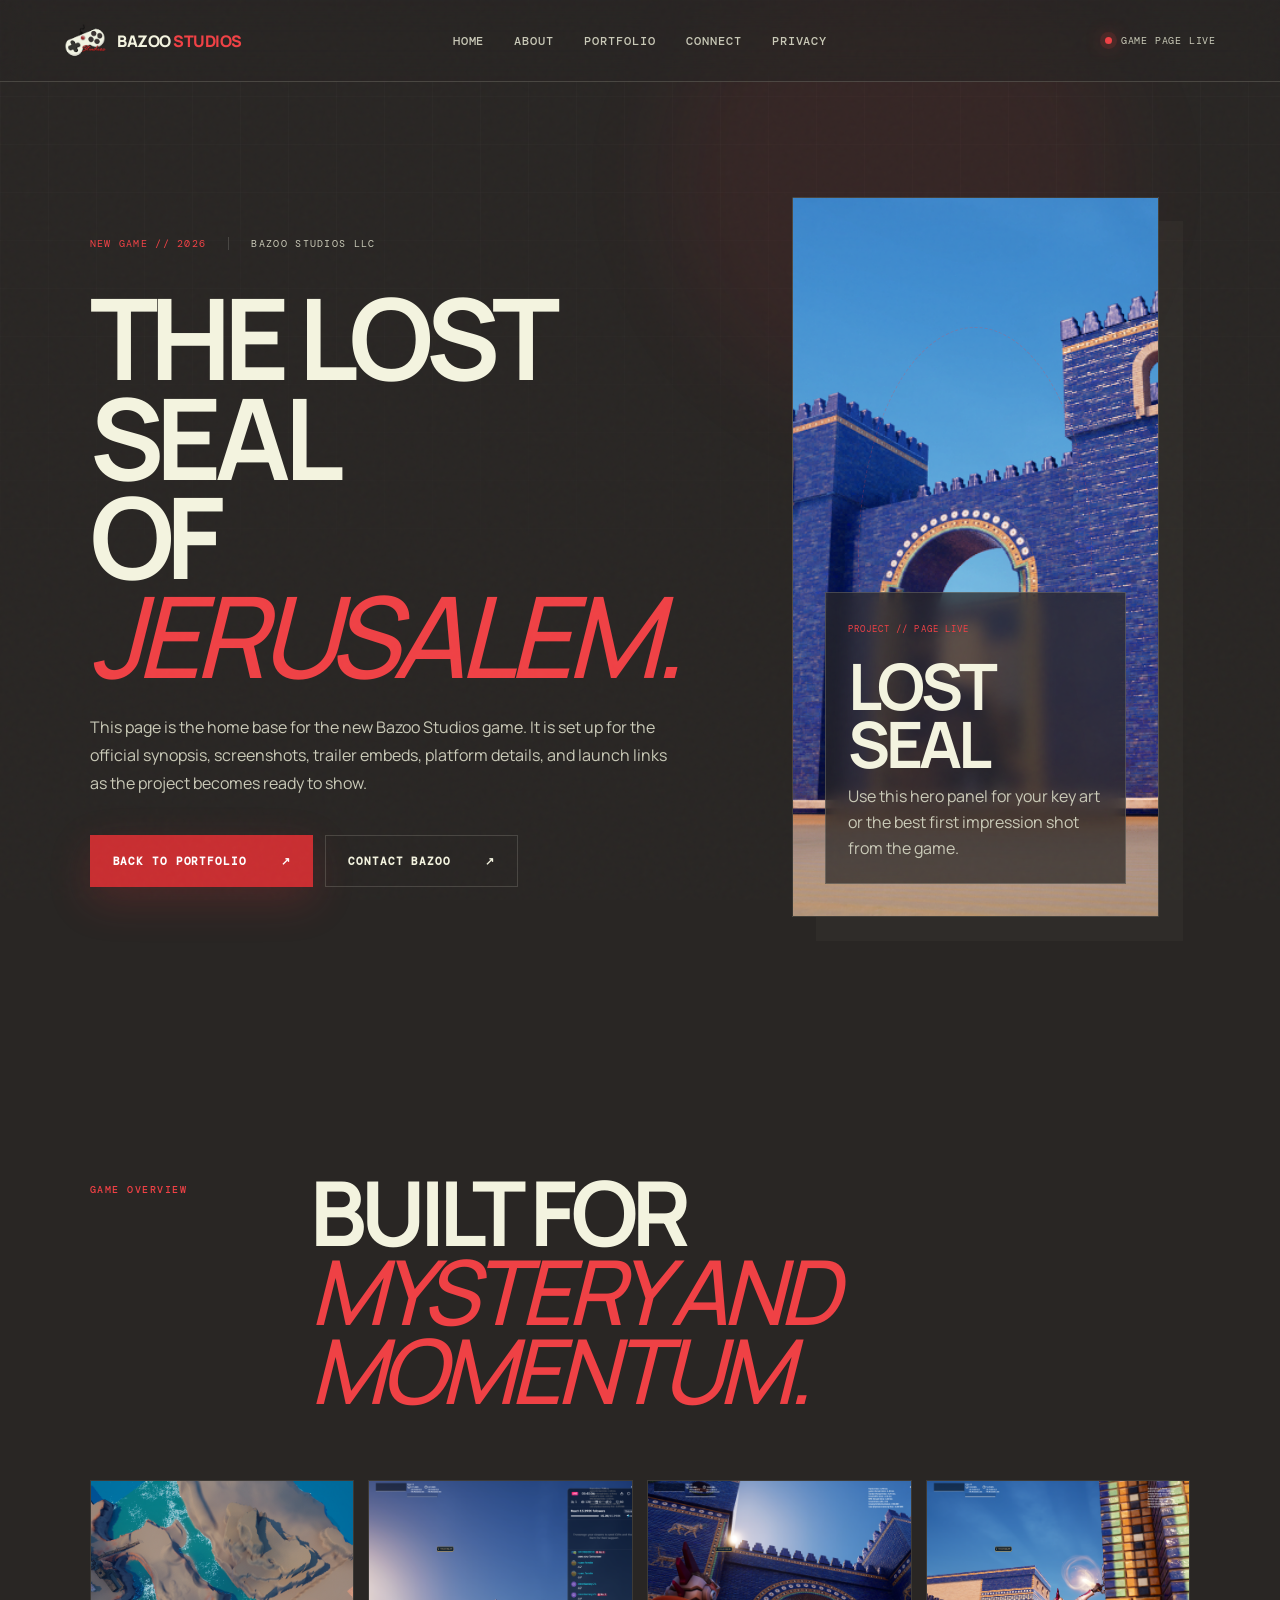
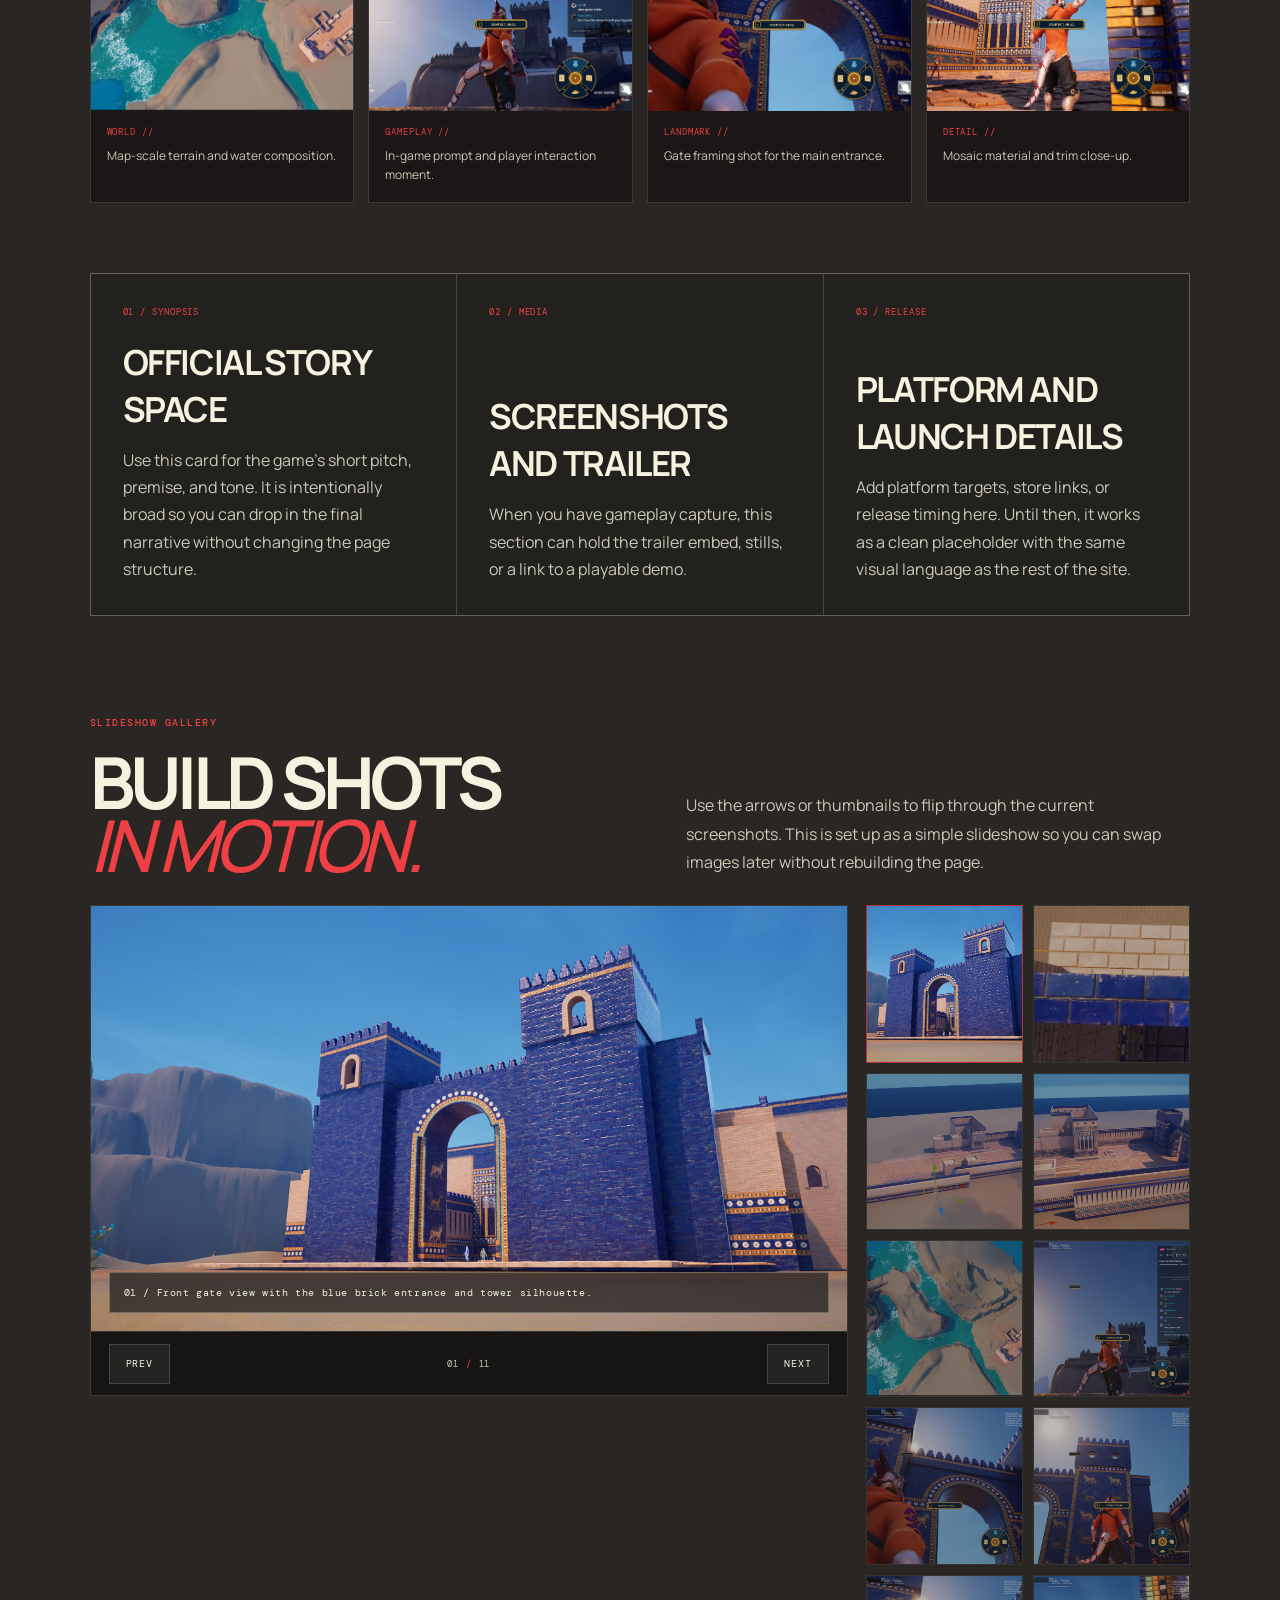
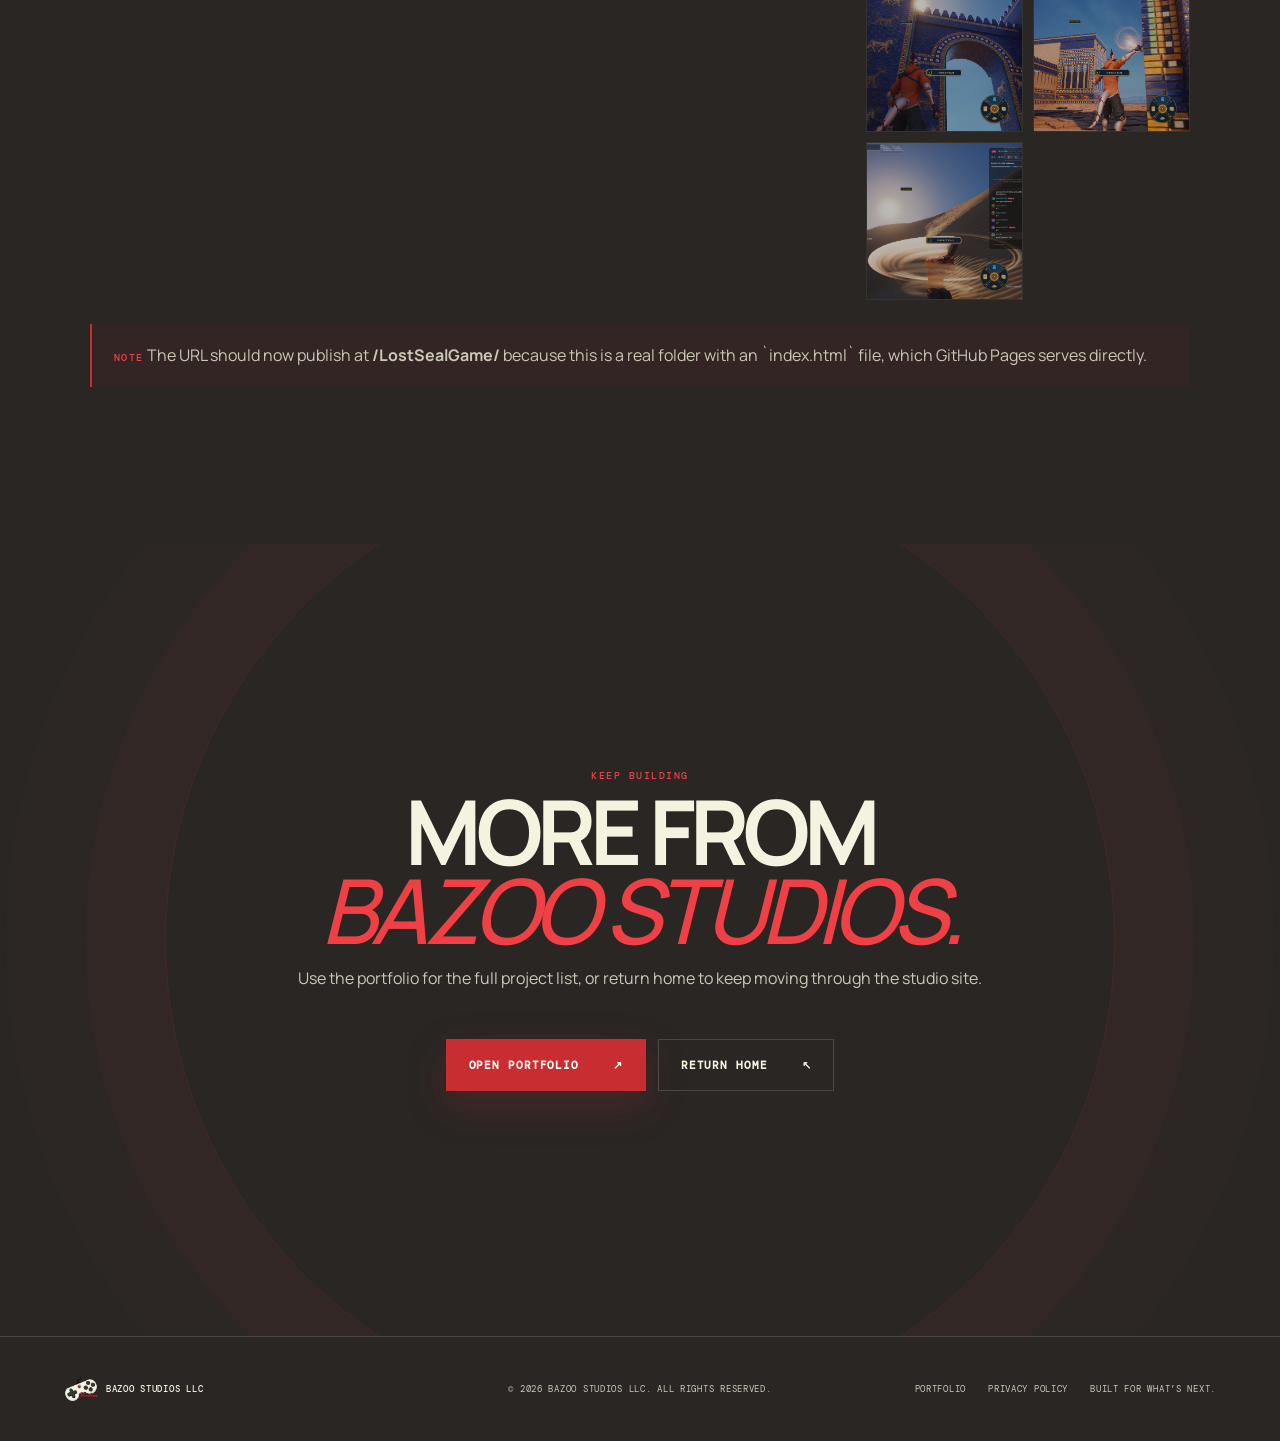
==== commit 708e36c7: "Add Lost Seal gallery screenshots" ====
--- a/LostSealGame/index.html
+++ b/LostSealGame/index.html
@@ -20,7 +20,7 @@
   <link rel="preconnect" href="https://fonts.googleapis.com">
   <link rel="preconnect" href="https://fonts.gstatic.com" crossorigin>
   <link href="https://fonts.googleapis.com/css2?family=DM+Mono:wght@400;500&family=Manrope:wght@400;500;600;700;800&display=swap" rel="stylesheet">
-  <link rel="stylesheet" href="../styles.css?v=4">
+  <link rel="stylesheet" href="../styles.css?v=5">
 </head>
 <body class="lostseal-page">
   <div class="noise" aria-hidden="true"></div>
@@ -54,11 +54,12 @@
         </div>
       </div>
 
-      <aside class="lostseal-art reveal" aria-label="The Lost Seal of Jerusalem visual placeholder">
+      <aside class="lostseal-art reveal" aria-label="The Lost Seal of Jerusalem visual highlight">
+        <img class="lostseal-hero-image" src="../assets/lostseal/01-gate-wide.png" alt="Blue gate entrance from The Lost Seal of Jerusalem">
         <div class="lostseal-art-inner">
           <span>PROJECT // PAGE LIVE</span>
           <strong>LOST SEAL</strong>
-          <p>Replace this panel with key art, a logo lockup, a trailer still, or a screenshot montage when the game media is ready.</p>
+          <p>Use this hero panel for your key art or the best first impression shot from the game.</p>
         </div>
       </aside>
     </section>
@@ -69,6 +70,25 @@
         <h2>Built for<br><em>mystery and momentum.</em></h2>
       </div>
 
+      <div class="lostseal-snapshots reveal" aria-label="Featured screenshots">
+        <article class="lostseal-snapshot">
+          <img src="../assets/lostseal/05-aerial-river.png" alt="Aerial overview of the river and terrain around the build">
+          <div><span>WORLD //</span><p>Map-scale terrain and water composition.</p></div>
+        </article>
+        <article class="lostseal-snapshot">
+          <img src="../assets/lostseal/06-ui-seal-interact.png" alt="Gameplay view with the inspect seal interaction prompt">
+          <div><span>GAMEPLAY //</span><p>In-game prompt and player interaction moment.</p></div>
+        </article>
+        <article class="lostseal-snapshot">
+          <img src="../assets/lostseal/07-gate-courtyard.png" alt="Close courtyard view of the blue gate and towers">
+          <div><span>LANDMARK //</span><p>Gate framing shot for the main entrance.</p></div>
+        </article>
+        <article class="lostseal-snapshot">
+          <img src="../assets/lostseal/10-wall-mosaic-close.png" alt="Close up of colored tile wall detail on the temple architecture">
+          <div><span>DETAIL //</span><p>Mosaic material and trim close-up.</p></div>
+        </article>
+      </div>
+
       <div class="lostseal-grid reveal">
         <article class="lostseal-card">
           <span>01 / SYNOPSIS</span>
@@ -91,6 +111,109 @@
             <p>Add platform targets, store links, or release timing here. Until then, it works as a clean placeholder with the same visual language as the rest of the site.</p>
           </div>
         </article>
+      </div>
+
+      <div class="lostseal-gallery reveal" data-gallery="lostseal">
+        <div class="lostseal-gallery-head">
+          <div>
+            <p class="kicker">Slideshow gallery</p>
+            <h2>Build shots<br><em>in motion.</em></h2>
+          </div>
+          <p>Use the arrows or thumbnails to flip through the current screenshots. This is set up as a simple slideshow so you can swap images later without rebuilding the page.</p>
+        </div>
+
+        <div class="gallery-shell">
+          <div class="gallery-stage">
+            <div class="gallery-viewport" data-gallery-viewport>
+              <figure class="gallery-slide is-active" data-gallery-slide data-caption="Front gate view with the blue brick entrance and tower silhouette.">
+                <img src="../assets/lostseal/01-gate-wide.png" alt="Front gate view of the blue brick entrance">
+                <figcaption>01 / Front gate view with the blue brick entrance and tower silhouette.</figcaption>
+              </figure>
+              <figure class="gallery-slide" data-gallery-slide data-caption="Roof trim and wall cap detail from a tighter architectural angle.">
+                <img src="../assets/lostseal/02-roof-detail.png" alt="Roof trim and wall cap detail">
+                <figcaption>02 / Roof trim and wall cap detail from a tighter architectural angle.</figcaption>
+              </figure>
+              <figure class="gallery-slide" data-gallery-slide data-caption="Overhead look at the building footprint and surrounding terrain.">
+                <img src="../assets/lostseal/03-overhead-complex.png" alt="Overhead view of the building complex">
+                <figcaption>03 / Overhead look at the building footprint and surrounding terrain.</figcaption>
+              </figure>
+              <figure class="gallery-slide" data-gallery-slide data-caption="Outer wall geometry viewed from high above the structure.">
+                <img src="../assets/lostseal/04-overhead-outer-wall.png" alt="Overhead outer wall view">
+                <figcaption>04 / Outer wall geometry viewed from high above the structure.</figcaption>
+              </figure>
+              <figure class="gallery-slide" data-gallery-slide data-caption="Aerial map-like shot showing river, cliffs, and the build on both sides.">
+                <img src="../assets/lostseal/05-aerial-river.png" alt="Aerial view of river and cliffs">
+                <figcaption>05 / Aerial map-like shot showing river, cliffs, and the build on both sides.</figcaption>
+              </figure>
+              <figure class="gallery-slide" data-gallery-slide data-caption="Gameplay capture with the inspect seal prompt and UI visible.">
+                <img src="../assets/lostseal/06-ui-seal-interact.png" alt="Gameplay UI with inspect seal prompt">
+                <figcaption>06 / Gameplay capture with the inspect seal prompt and UI visible.</figcaption>
+              </figure>
+              <figure class="gallery-slide" data-gallery-slide data-caption="Low-angle courtyard shot focused on the main gate and wall face.">
+                <img src="../assets/lostseal/07-gate-courtyard.png" alt="Courtyard view looking up at the gate">
+                <figcaption>07 / Low-angle courtyard shot focused on the main gate and wall face.</figcaption>
+              </figure>
+              <figure class="gallery-slide" data-gallery-slide data-caption="Sunlit wall detail showing the blue tilework and repeated horse motifs.">
+                <img src="../assets/lostseal/08-wall-detail-sun.png" alt="Sunlit wall detail with tilework">
+                <figcaption>08 / Sunlit wall detail showing the blue tilework and repeated horse motifs.</figcaption>
+              </figure>
+              <figure class="gallery-slide" data-gallery-slide data-caption="Corner and tower detail with the repeated tile banding pattern.">
+                <img src="../assets/lostseal/09-wall-corner-detail.png" alt="Corner wall and tower detail">
+                <figcaption>09 / Corner and tower detail with the repeated tile banding pattern.</figcaption>
+              </figure>
+              <figure class="gallery-slide" data-gallery-slide data-caption="Close material shot of the colorful wall mosaic and corner trim.">
+                <img src="../assets/lostseal/10-wall-mosaic-close.png" alt="Close up of wall mosaic detail">
+                <figcaption>10 / Close material shot of the colorful wall mosaic and corner trim.</figcaption>
+              </figure>
+              <figure class="gallery-slide" data-gallery-slide data-caption="Sand dune and combat moment with the seal interaction marker in frame.">
+                <img src="../assets/lostseal/11-shield-sand-dune.png" alt="Sand dune combat view with seal interaction prompt">
+                <figcaption>11 / Sand dune and combat moment with the seal interaction marker in frame.</figcaption>
+              </figure>
+            </div>
+
+            <div class="gallery-controls">
+              <button class="gallery-button" type="button" data-gallery-prev aria-label="Previous screenshot">Prev</button>
+              <div class="gallery-counter"><span data-gallery-count>01</span><b>/</b><span>11</span></div>
+              <button class="gallery-button" type="button" data-gallery-next aria-label="Next screenshot">Next</button>
+            </div>
+          </div>
+
+          <div class="gallery-thumbs" data-gallery-thumbs>
+            <button type="button" class="is-active" data-gallery-thumb aria-label="Show screenshot 1">
+              <img src="../assets/lostseal/01-gate-wide.png" alt="">
+            </button>
+            <button type="button" data-gallery-thumb aria-label="Show screenshot 2">
+              <img src="../assets/lostseal/02-roof-detail.png" alt="">
+            </button>
+            <button type="button" data-gallery-thumb aria-label="Show screenshot 3">
+              <img src="../assets/lostseal/03-overhead-complex.png" alt="">
+            </button>
+            <button type="button" data-gallery-thumb aria-label="Show screenshot 4">
+              <img src="../assets/lostseal/04-overhead-outer-wall.png" alt="">
+            </button>
+            <button type="button" data-gallery-thumb aria-label="Show screenshot 5">
+              <img src="../assets/lostseal/05-aerial-river.png" alt="">
+            </button>
+            <button type="button" data-gallery-thumb aria-label="Show screenshot 6">
+              <img src="../assets/lostseal/06-ui-seal-interact.png" alt="">
+            </button>
+            <button type="button" data-gallery-thumb aria-label="Show screenshot 7">
+              <img src="../assets/lostseal/07-gate-courtyard.png" alt="">
+            </button>
+            <button type="button" data-gallery-thumb aria-label="Show screenshot 8">
+              <img src="../assets/lostseal/08-wall-detail-sun.png" alt="">
+            </button>
+            <button type="button" data-gallery-thumb aria-label="Show screenshot 9">
+              <img src="../assets/lostseal/09-wall-corner-detail.png" alt="">
+            </button>
+            <button type="button" data-gallery-thumb aria-label="Show screenshot 10">
+              <img src="../assets/lostseal/10-wall-mosaic-close.png" alt="">
+            </button>
+            <button type="button" data-gallery-thumb aria-label="Show screenshot 11">
+              <img src="../assets/lostseal/11-shield-sand-dune.png" alt="">
+            </button>
+          </div>
+        </div>
       </div>
 
       <p class="lostseal-note reveal"><span class="kicker">Note</span> The URL should now publish at <strong>/LostSealGame/</strong> because this is a real folder with an `index.html` file, which GitHub Pages serves directly.</p>
@@ -114,6 +237,6 @@
     <div><a href="../portfolio.html">Portfolio</a><a href="../privacy.html">Privacy policy</a><span>Built for what’s next.</span></div>
   </footer>
 
-  <script src="../script.js"></script>
+  <script src="../script.js?v=2"></script>
 </body>
 </html>
--- a/styles.css
+++ b/styles.css
@@ -340,6 +340,15 @@
   color: var(--cream-dim);
   line-height: 1.6;
 }
+.lostseal-hero-image {
+  position: absolute;
+  inset: 0;
+  width: 100%;
+  height: 100%;
+  object-fit: cover;
+  object-position: center;
+  filter: saturate(1.05) contrast(1.02);
+}
 .lostseal-grid {
   display: grid;
   grid-template-columns: repeat(3, 1fr);
@@ -380,6 +389,163 @@
   background: rgba(200,46,49,.06);
   color: var(--cream-dim);
   line-height: 1.7;
+}
+.lostseal-snapshots {
+  display: grid;
+  grid-template-columns: repeat(4, 1fr);
+  gap: 14px;
+  margin-top: 70px;
+}
+.lostseal-snapshot {
+  margin: 0;
+  border: 1px solid var(--line);
+  background: rgba(21,19,17,.72);
+  overflow: hidden;
+}
+.lostseal-snapshot img {
+  display: block;
+  width: 100%;
+  height: 230px;
+  object-fit: cover;
+}
+.lostseal-snapshot div {
+  padding: 15px 16px 18px;
+  display: grid;
+  gap: 8px;
+}
+.lostseal-snapshot span {
+  color: var(--red-bright);
+  font: 9px var(--mono);
+  letter-spacing: .1em;
+}
+.lostseal-snapshot p {
+  margin: 0;
+  color: var(--cream-dim);
+  font-size: 12px;
+  line-height: 1.6;
+}
+.lostseal-gallery {
+  margin-top: 90px;
+}
+.lostseal-gallery-head {
+  display: grid;
+  grid-template-columns: 1fr .9fr;
+  gap: 36px;
+  align-items: end;
+  margin-bottom: 28px;
+}
+.lostseal-gallery-head h2 {
+  font-size: clamp(3rem, 5.6vw, 6.6rem);
+  margin-top: 22px;
+}
+.lostseal-gallery-head > p {
+  margin: 0;
+  color: var(--cream-dim);
+  line-height: 1.8;
+  max-width: 560px;
+}
+.gallery-shell {
+  display: grid;
+  grid-template-columns: minmax(0, 1.75fr) minmax(260px, .75fr);
+  gap: 18px;
+  align-items: start;
+}
+.gallery-stage {
+  border: 1px solid var(--line);
+  background: rgba(21,19,17,.86);
+}
+.gallery-viewport {
+  position: relative;
+  aspect-ratio: 16 / 9;
+  overflow: hidden;
+}
+.gallery-slide {
+  position: absolute;
+  inset: 0;
+  margin: 0;
+  opacity: 0;
+  transform: scale(1.01);
+  transition: opacity .35s ease, transform .35s ease;
+}
+.gallery-slide.is-active {
+  opacity: 1;
+  transform: none;
+  z-index: 1;
+}
+.gallery-slide img {
+  width: 100%;
+  height: 100%;
+  object-fit: cover;
+  display: block;
+}
+.gallery-slide figcaption {
+  position: absolute;
+  left: 18px;
+  right: 18px;
+  bottom: 18px;
+  padding: 12px 14px;
+  border: 1px solid rgba(243,243,223,.28);
+  background: rgba(41,38,36,.78);
+  color: var(--cream);
+  font: 10px/1.5 var(--mono);
+  letter-spacing: .06em;
+}
+.gallery-controls {
+  min-height: 64px;
+  display: flex;
+  align-items: center;
+  justify-content: space-between;
+  gap: 14px;
+  padding: 0 18px;
+  border-top: 1px solid var(--line);
+}
+.gallery-button {
+  min-height: 40px;
+  padding: 0 16px;
+  border: 1px solid var(--line);
+  background: rgba(41,38,36,.92);
+  color: var(--cream);
+  font: 10px var(--mono);
+  letter-spacing: .08em;
+  text-transform: uppercase;
+  cursor: pointer;
+}
+.gallery-button:hover { border-color: var(--cream); }
+.gallery-counter {
+  display: flex;
+  align-items: center;
+  gap: 7px;
+  color: var(--cream-dim);
+  font: 9px var(--mono);
+  letter-spacing: .1em;
+}
+.gallery-counter b { color: var(--red-bright); font-weight: 400; }
+.gallery-thumbs {
+  display: grid;
+  grid-template-columns: repeat(2, 1fr);
+  gap: 10px;
+}
+.gallery-thumbs button {
+  border: 1px solid var(--line);
+  padding: 0;
+  background: rgba(21,19,17,.82);
+  overflow: hidden;
+  cursor: pointer;
+  aspect-ratio: 1;
+  opacity: .68;
+  transition: opacity .2s ease, transform .2s ease, border-color .2s ease;
+}
+.gallery-thumbs button:hover { transform: translateY(-2px); opacity: .95; }
+.gallery-thumbs button.is-active {
+  opacity: 1;
+  border-color: rgba(239,65,69,.7);
+  box-shadow: 0 0 0 1px rgba(239,65,69,.35) inset;
+}
+.gallery-thumbs img {
+  display: block;
+  width: 100%;
+  height: 100%;
+  object-fit: cover;
 }
 
 /* Portfolio */
@@ -537,6 +703,9 @@
   .portfolio-id { max-width: 650px; }
   .lostseal-hero { grid-template-columns: 1fr; }
   .lostseal-art { max-width: 650px; min-height: 520px; }
+  .lostseal-snapshots { grid-template-columns: repeat(2, 1fr); }
+  .gallery-shell { grid-template-columns: 1fr; }
+  .gallery-thumbs { grid-template-columns: repeat(6, 1fr); }
   .about-hero { grid-template-columns: 1fr; }
   .about-portrait { max-width: 650px; min-height: 520px; }
   .about-stat-grid { grid-template-columns: repeat(2, 1fr); }
@@ -597,9 +766,17 @@
   .portfolio-intro .button { width: 100%; }
   .lostseal-hero { min-height: auto; padding: 58px 18px 82px; gap: 52px; }
   .lostseal-copy h1 { font-size: clamp(3.4rem, 16vw, 5.4rem); }
+  .lostseal-hero-image { min-height: 300px; }
+  .lostseal-snapshots { grid-template-columns: 1fr; margin-top: 48px; }
+  .lostseal-snapshot img { height: 200px; }
   .lostseal-grid { grid-template-columns: 1fr; margin-top: 48px; }
   .lostseal-card { min-height: 185px; padding: 28px 22px; }
   .lostseal-art { min-height: 320px; padding: 22px; }
+  .lostseal-gallery { margin-top: 64px; }
+  .lostseal-gallery-head { grid-template-columns: 1fr; }
+  .gallery-viewport { aspect-ratio: 4 / 5; }
+  .gallery-controls { padding-inline: 12px; flex-wrap: wrap; justify-content: center; }
+  .gallery-thumbs { grid-template-columns: repeat(3, 1fr); }
   .objective-band { grid-template-columns: 1fr; gap: 20px; }
   .objective-band { padding-inline: 18px; }
   .objective-band p { font-size: 20px; }
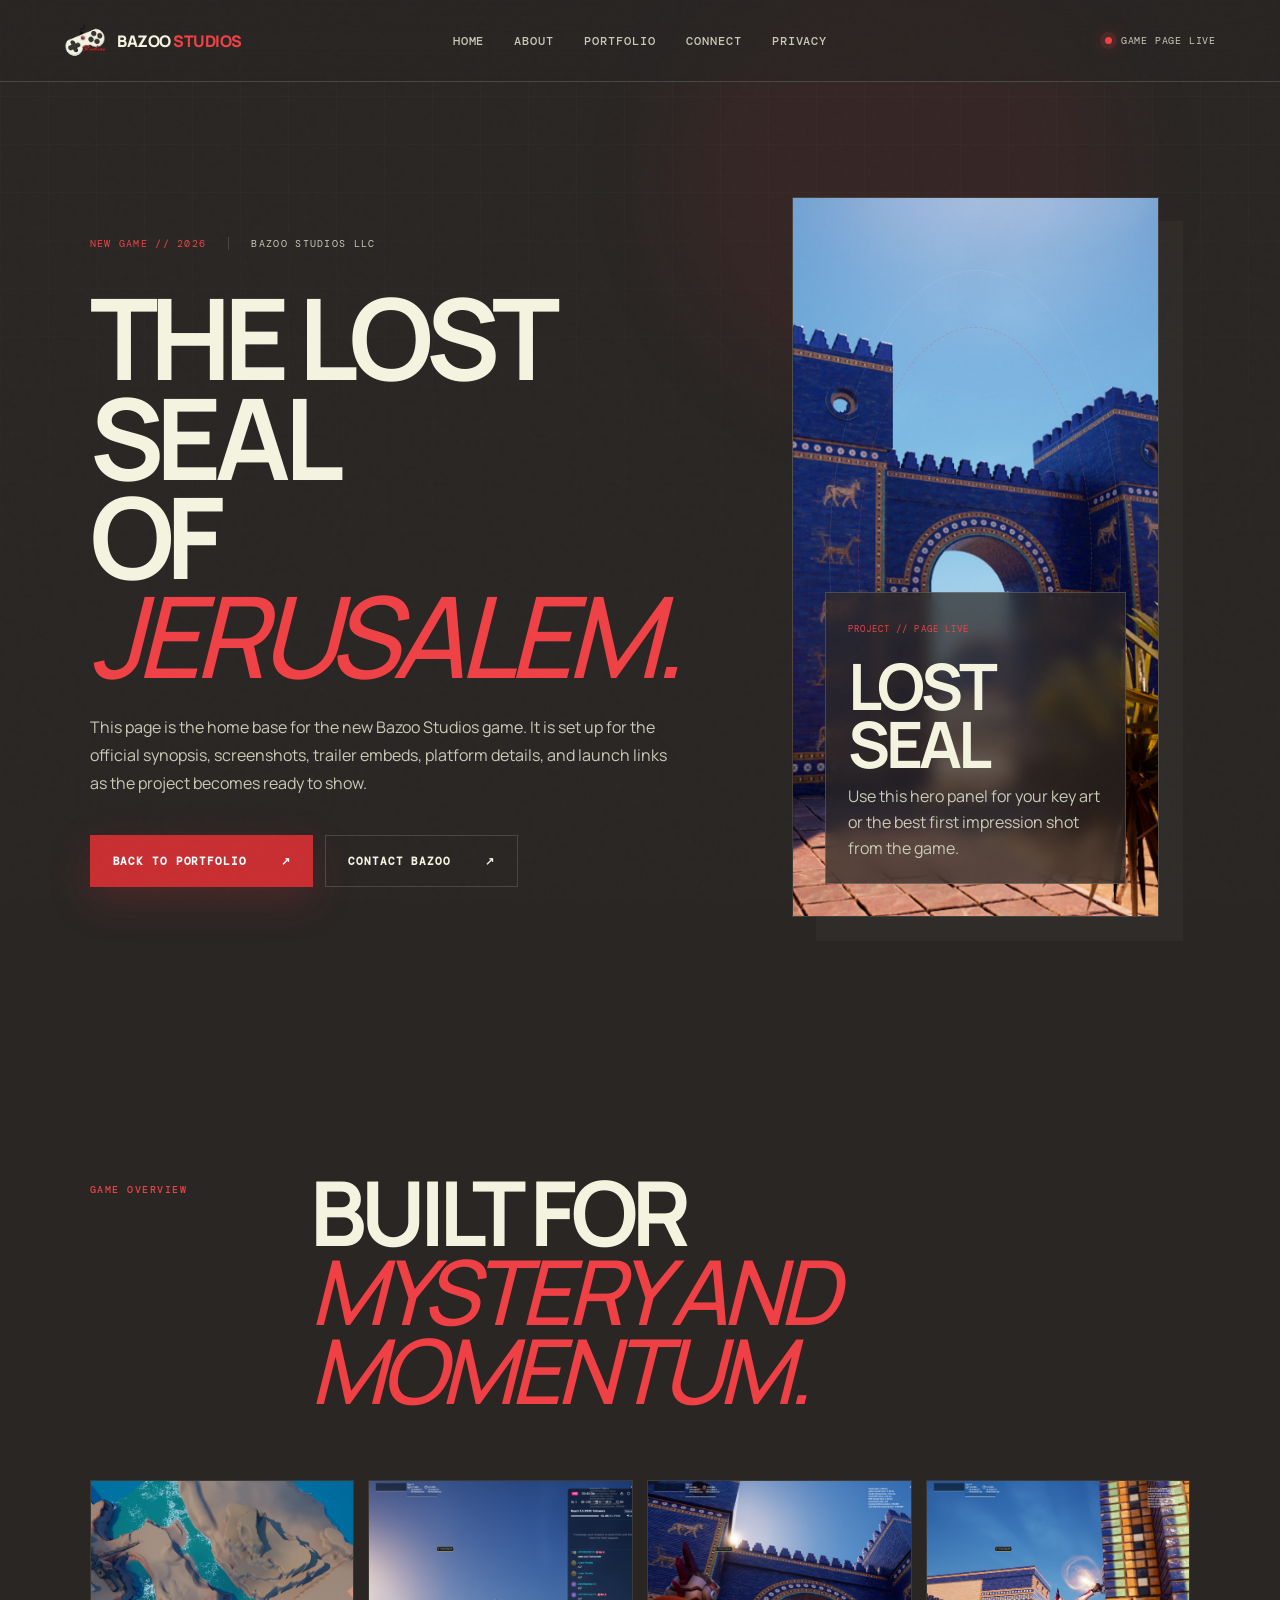
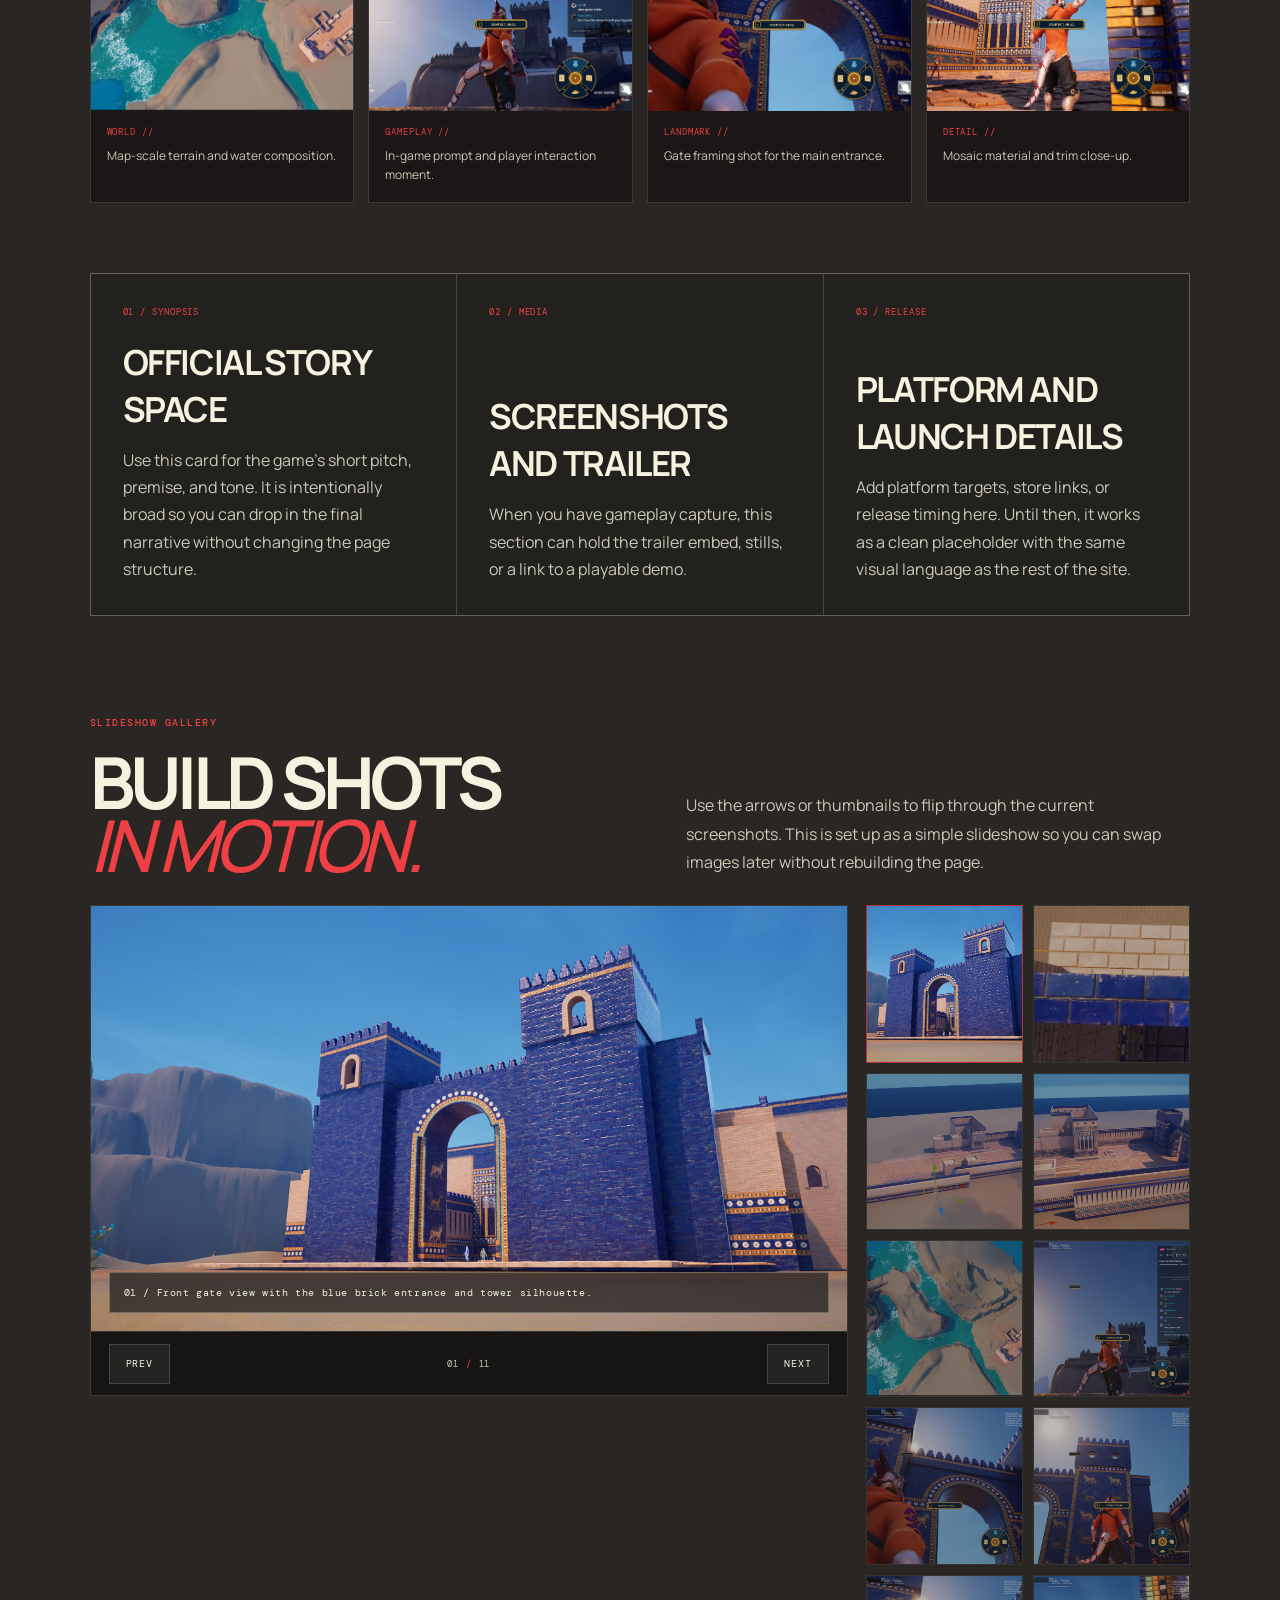
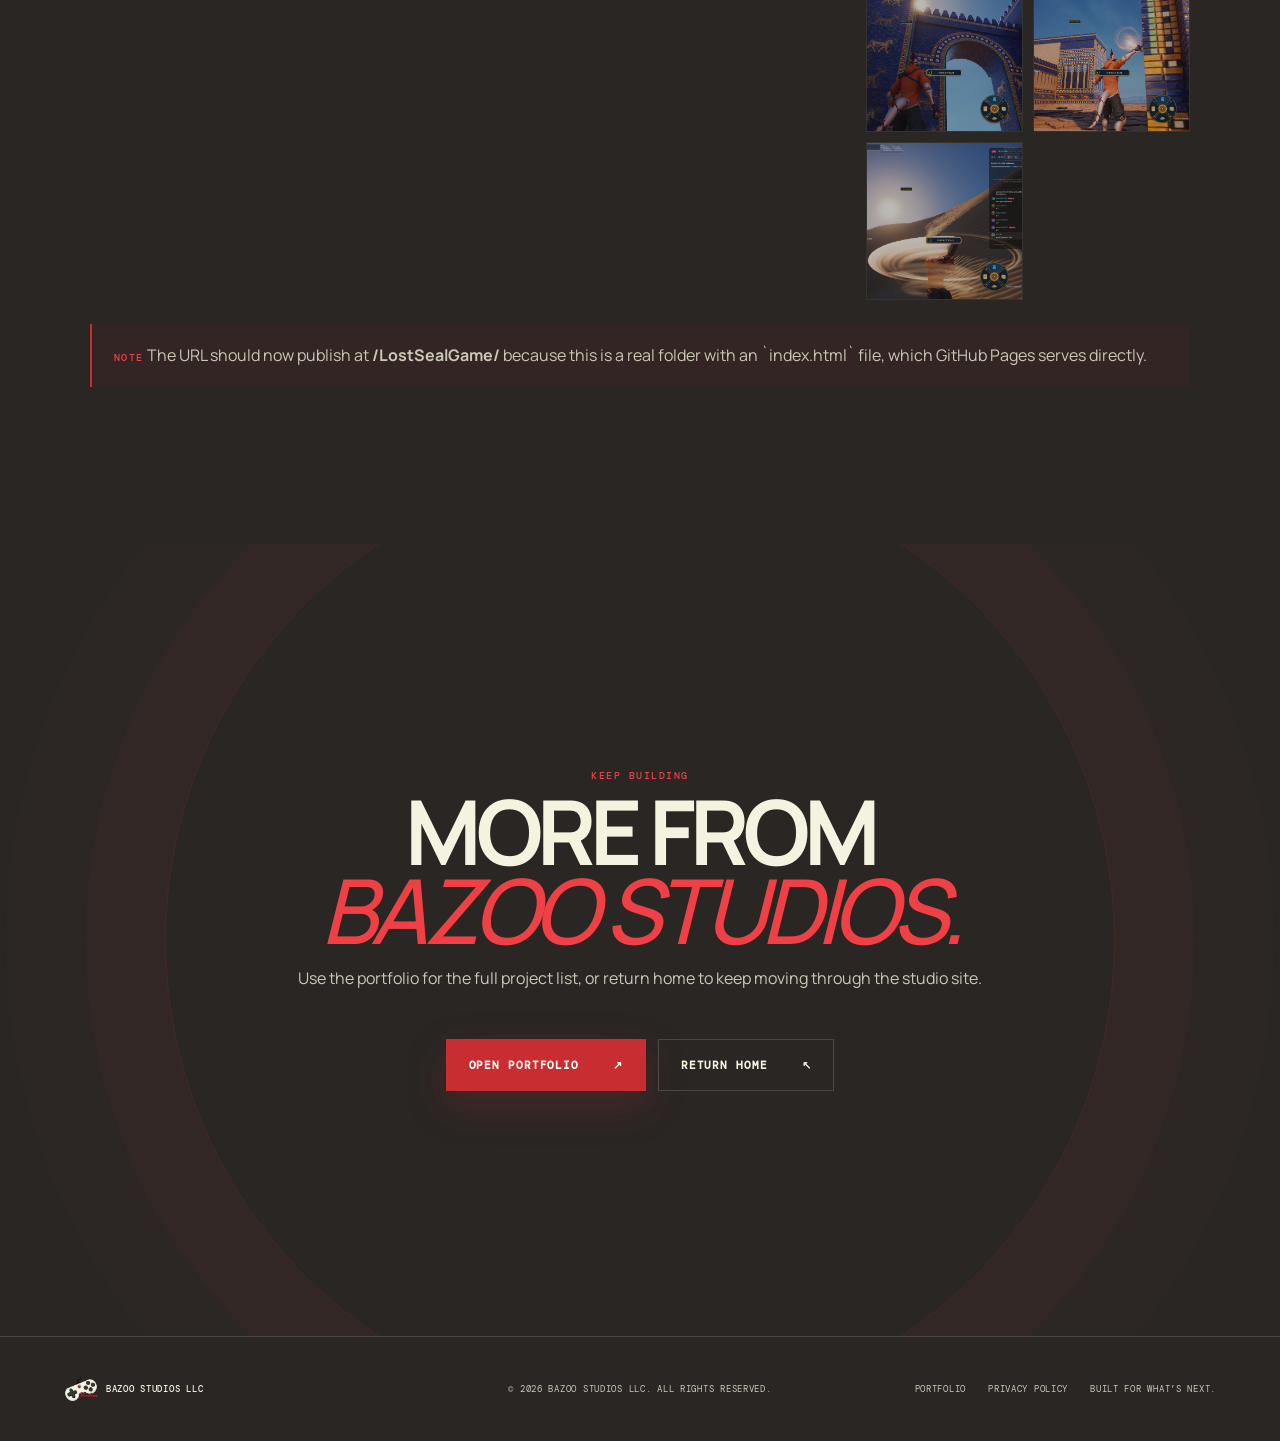
==== commit 568a36b0: "Set Lost Seal focus artwork" ====
--- a/LostSealGame/index.html
+++ b/LostSealGame/index.html
@@ -55,7 +55,7 @@
       </div>
 
       <aside class="lostseal-art reveal" aria-label="The Lost Seal of Jerusalem visual highlight">
-        <img class="lostseal-hero-image" src="../assets/lostseal/01-gate-wide.png" alt="Blue gate entrance from The Lost Seal of Jerusalem">
+        <img class="lostseal-hero-image" src="../assets/lostseal/00-lostseal-focus.png" alt="Blue Babylonian gate courtyard from The Lost Seal of Jerusalem">
         <div class="lostseal-art-inner">
           <span>PROJECT // PAGE LIVE</span>
           <strong>LOST SEAL</strong>
--- a/styles.css
+++ b/styles.css
@@ -303,6 +303,7 @@
   inset: 10%;
   border: 1px solid rgba(243,243,223,.08);
   border-radius: 50%;
+  z-index: 1;
 }
 .lostseal-art::after {
   content: "";
@@ -311,10 +312,11 @@
   border: 1px dashed rgba(239,65,69,.26);
   border-radius: 50%;
   animation: spin 24s linear infinite;
+  z-index: 1;
 }
 .lostseal-art-inner {
   position: relative;
-  z-index: 1;
+  z-index: 2;
   max-width: 340px;
   padding: 22px;
   border: 1px solid rgba(243,243,223,.18);
@@ -343,6 +345,7 @@
 .lostseal-hero-image {
   position: absolute;
   inset: 0;
+  z-index: 0;
   width: 100%;
   height: 100%;
   object-fit: cover;
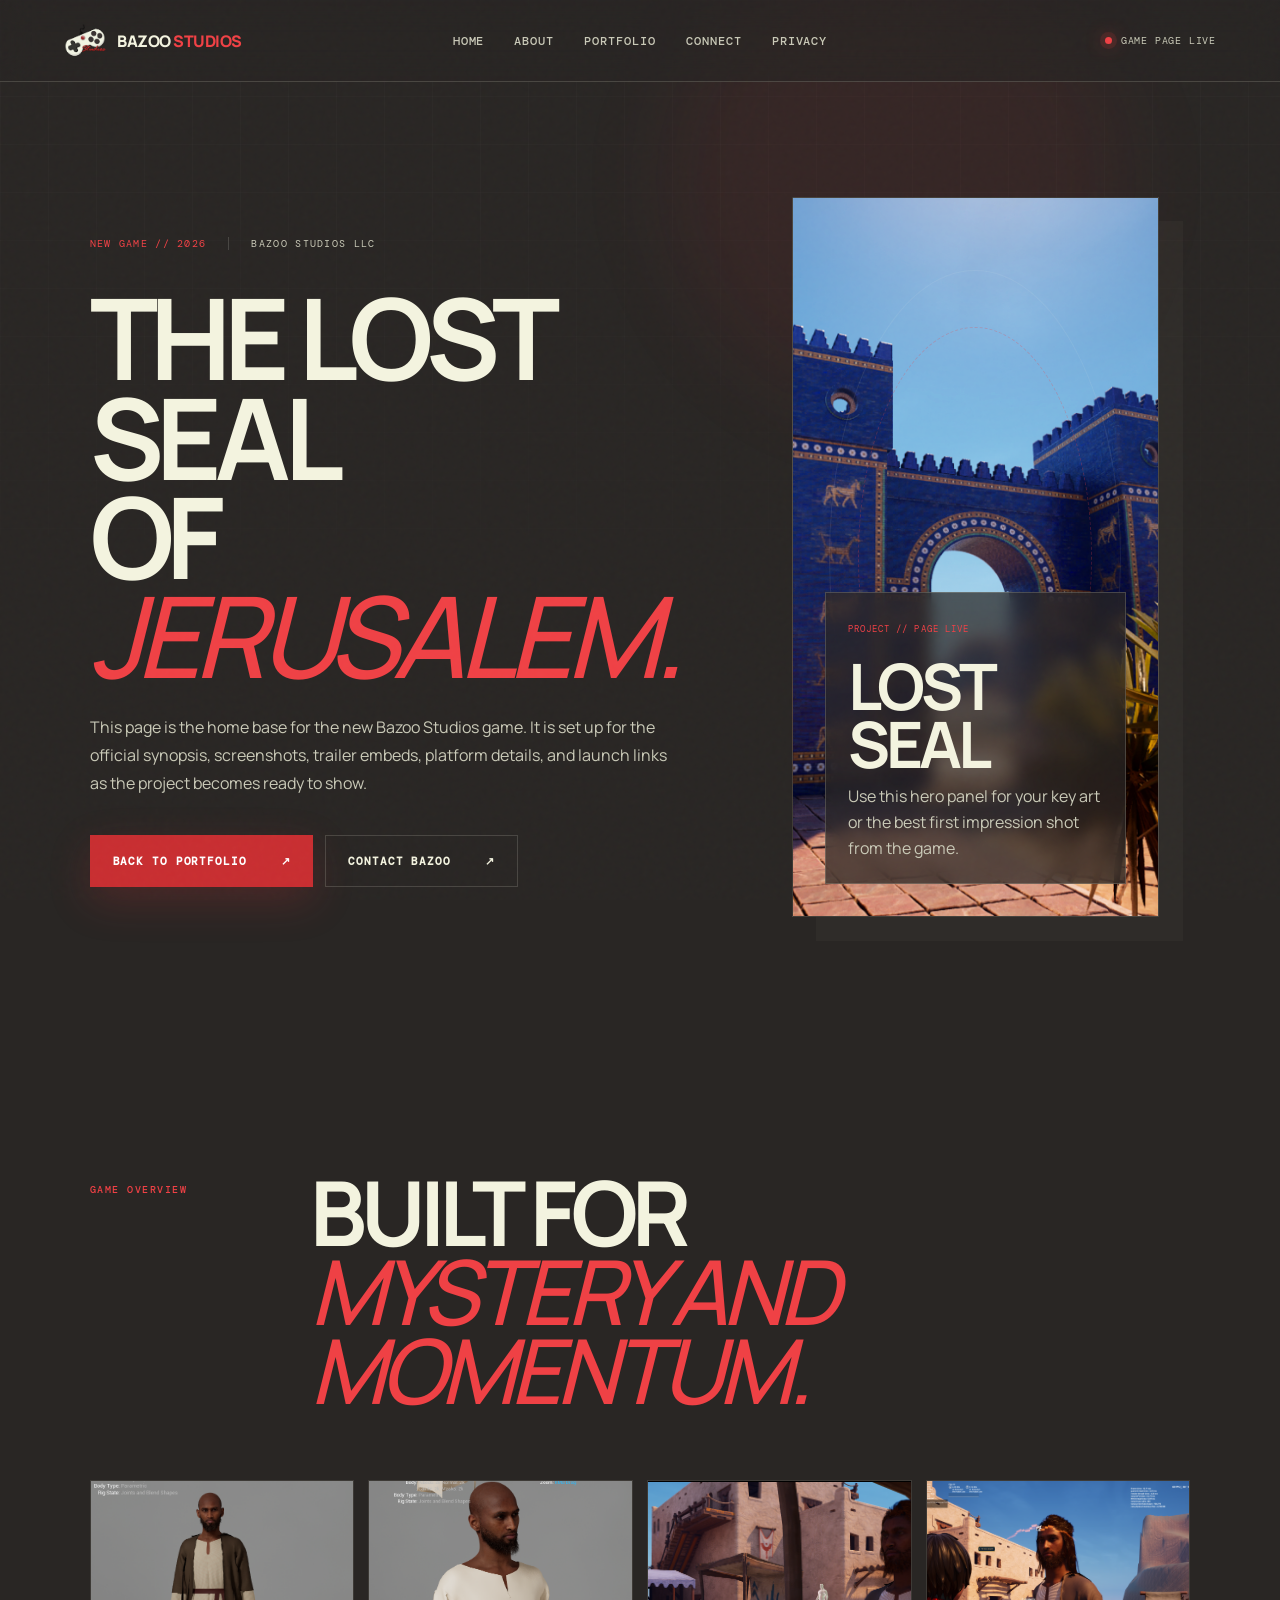
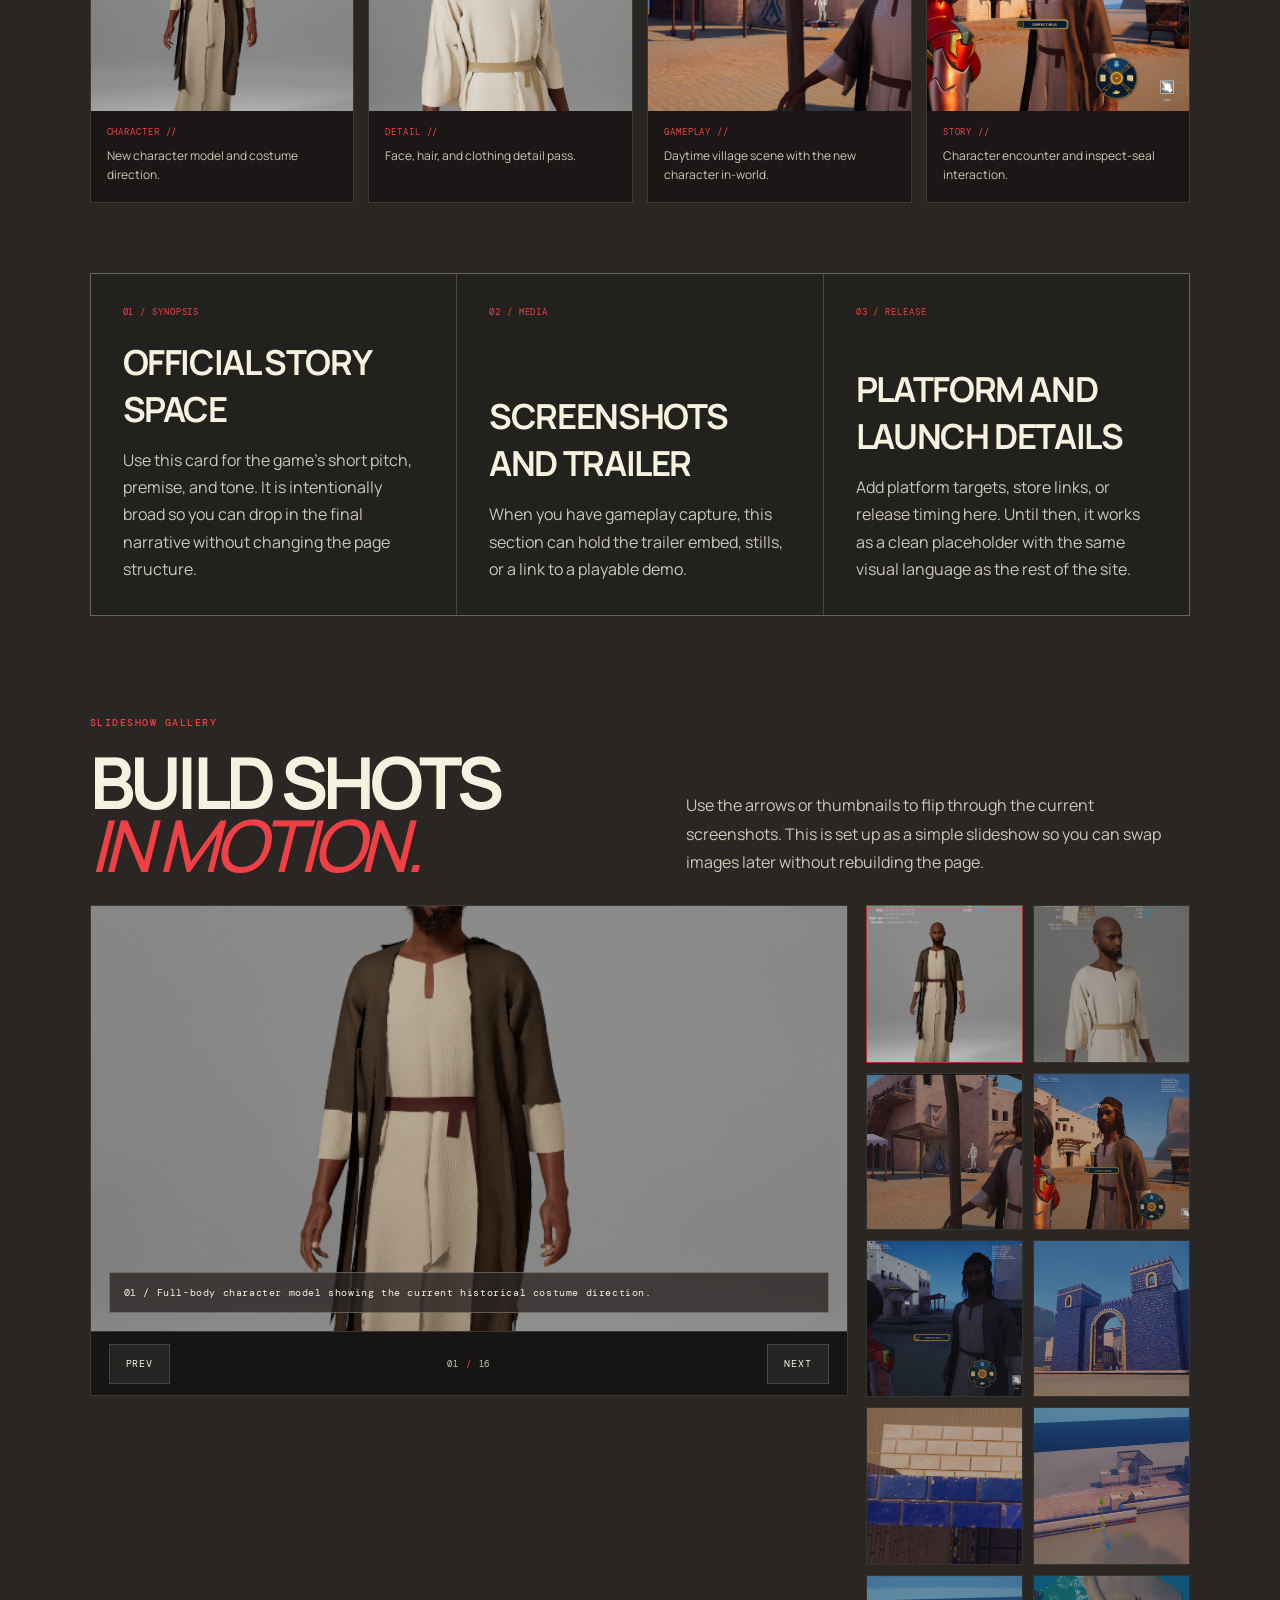
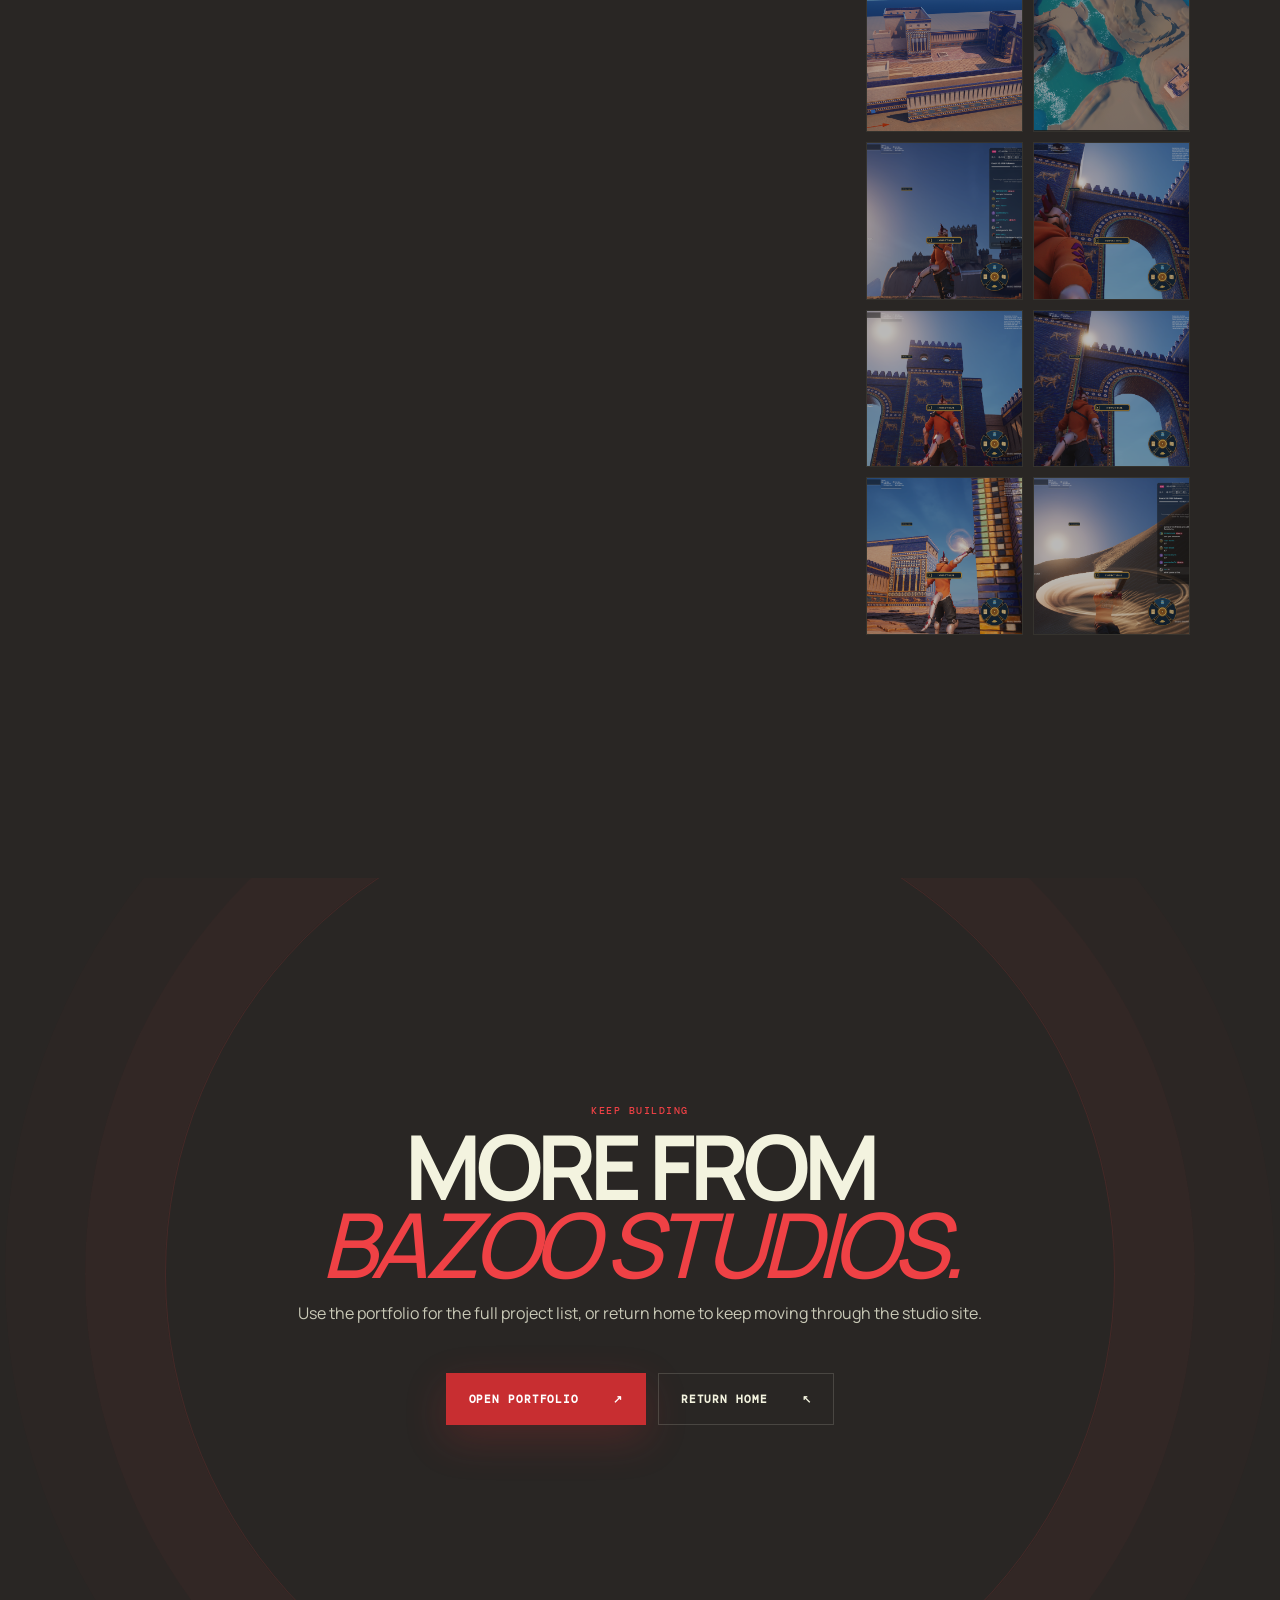
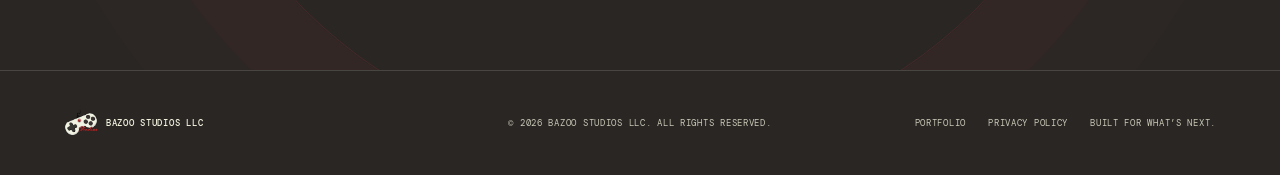
==== commit 2229585f: "Prioritize fresh Lost Seal screenshots" ====
--- a/LostSealGame/index.html
+++ b/LostSealGame/index.html
@@ -72,20 +72,20 @@
 
       <div class="lostseal-snapshots reveal" aria-label="Featured screenshots">
         <article class="lostseal-snapshot">
-          <img src="../assets/lostseal/05-aerial-river.png" alt="Aerial overview of the river and terrain around the build">
-          <div><span>WORLD //</span><p>Map-scale terrain and water composition.</p></div>
-        </article>
-        <article class="lostseal-snapshot">
-          <img src="../assets/lostseal/06-ui-seal-interact.png" alt="Gameplay view with the inspect seal interaction prompt">
-          <div><span>GAMEPLAY //</span><p>In-game prompt and player interaction moment.</p></div>
-        </article>
-        <article class="lostseal-snapshot">
-          <img src="../assets/lostseal/07-gate-courtyard.png" alt="Close courtyard view of the blue gate and towers">
-          <div><span>LANDMARK //</span><p>Gate framing shot for the main entrance.</p></div>
-        </article>
-        <article class="lostseal-snapshot">
-          <img src="../assets/lostseal/10-wall-mosaic-close.png" alt="Close up of colored tile wall detail on the temple architecture">
-          <div><span>DETAIL //</span><p>Mosaic material and trim close-up.</p></div>
+          <img src="../assets/lostseal/12-character-full.png" alt="Full-body character model in historical clothing">
+          <div><span>CHARACTER //</span><p>New character model and costume direction.</p></div>
+        </article>
+        <article class="lostseal-snapshot">
+          <img src="../assets/lostseal/13-character-close.png" alt="Close view of the character face and tunic detail">
+          <div><span>DETAIL //</span><p>Face, hair, and clothing detail pass.</p></div>
+        </article>
+        <article class="lostseal-snapshot">
+          <img src="../assets/lostseal/14-market-day.png" alt="Daytime market gameplay scene with a character in the village">
+          <div><span>GAMEPLAY //</span><p>Daytime village scene with the new character in-world.</p></div>
+        </article>
+        <article class="lostseal-snapshot">
+          <img src="../assets/lostseal/15-character-dialogue-day.png" alt="Daytime gameplay conversation with the new character">
+          <div><span>STORY //</span><p>Character encounter and inspect-seal interaction.</p></div>
         </article>
       </div>
 
@@ -125,91 +125,126 @@
         <div class="gallery-shell">
           <div class="gallery-stage">
             <div class="gallery-viewport" data-gallery-viewport>
-              <figure class="gallery-slide is-active" data-gallery-slide data-caption="Front gate view with the blue brick entrance and tower silhouette.">
+              <figure class="gallery-slide is-active" data-gallery-slide data-caption="Full-body character model showing the current historical costume direction.">
+                <img src="../assets/lostseal/12-character-full.png" alt="Full-body character model in historical clothing">
+                <figcaption>01 / Full-body character model showing the current historical costume direction.</figcaption>
+              </figure>
+              <figure class="gallery-slide" data-gallery-slide data-caption="Close character study showing the face, hair, and tunic construction.">
+                <img src="../assets/lostseal/13-character-close.png" alt="Close character model view with tunic detail">
+                <figcaption>02 / Close character study showing the face, hair, and tunic construction.</figcaption>
+              </figure>
+              <figure class="gallery-slide" data-gallery-slide data-caption="Daytime village gameplay with the new character placed in the world.">
+                <img src="../assets/lostseal/14-market-day.png" alt="Daytime village gameplay scene with the new character">
+                <figcaption>03 / Daytime village gameplay with the new character placed in the world.</figcaption>
+              </figure>
+              <figure class="gallery-slide" data-gallery-slide data-caption="Daytime character encounter with the inspect seal prompt visible.">
+                <img src="../assets/lostseal/15-character-dialogue-day.png" alt="Daytime gameplay conversation and inspect seal interaction">
+                <figcaption>04 / Daytime character encounter with the inspect seal prompt visible.</figcaption>
+              </figure>
+              <figure class="gallery-slide" data-gallery-slide data-caption="Nighttime character encounter showing the scene under a darker lighting pass.">
+                <img src="../assets/lostseal/16-character-dialogue-night.png" alt="Nighttime gameplay conversation with the new character">
+                <figcaption>05 / Nighttime character encounter showing the scene under a darker lighting pass.</figcaption>
+              </figure>
+              <figure class="gallery-slide" data-gallery-slide data-caption="Front gate view with the blue brick entrance and tower silhouette.">
                 <img src="../assets/lostseal/01-gate-wide.png" alt="Front gate view of the blue brick entrance">
-                <figcaption>01 / Front gate view with the blue brick entrance and tower silhouette.</figcaption>
+                <figcaption>06 / Front gate view with the blue brick entrance and tower silhouette.</figcaption>
               </figure>
               <figure class="gallery-slide" data-gallery-slide data-caption="Roof trim and wall cap detail from a tighter architectural angle.">
                 <img src="../assets/lostseal/02-roof-detail.png" alt="Roof trim and wall cap detail">
-                <figcaption>02 / Roof trim and wall cap detail from a tighter architectural angle.</figcaption>
+                <figcaption>07 / Roof trim and wall cap detail from a tighter architectural angle.</figcaption>
               </figure>
               <figure class="gallery-slide" data-gallery-slide data-caption="Overhead look at the building footprint and surrounding terrain.">
                 <img src="../assets/lostseal/03-overhead-complex.png" alt="Overhead view of the building complex">
-                <figcaption>03 / Overhead look at the building footprint and surrounding terrain.</figcaption>
+                <figcaption>08 / Overhead look at the building footprint and surrounding terrain.</figcaption>
               </figure>
               <figure class="gallery-slide" data-gallery-slide data-caption="Outer wall geometry viewed from high above the structure.">
                 <img src="../assets/lostseal/04-overhead-outer-wall.png" alt="Overhead outer wall view">
-                <figcaption>04 / Outer wall geometry viewed from high above the structure.</figcaption>
+                <figcaption>09 / Outer wall geometry viewed from high above the structure.</figcaption>
               </figure>
               <figure class="gallery-slide" data-gallery-slide data-caption="Aerial map-like shot showing river, cliffs, and the build on both sides.">
                 <img src="../assets/lostseal/05-aerial-river.png" alt="Aerial view of river and cliffs">
-                <figcaption>05 / Aerial map-like shot showing river, cliffs, and the build on both sides.</figcaption>
+                <figcaption>10 / Aerial map-like shot showing river, cliffs, and the build on both sides.</figcaption>
               </figure>
               <figure class="gallery-slide" data-gallery-slide data-caption="Gameplay capture with the inspect seal prompt and UI visible.">
                 <img src="../assets/lostseal/06-ui-seal-interact.png" alt="Gameplay UI with inspect seal prompt">
-                <figcaption>06 / Gameplay capture with the inspect seal prompt and UI visible.</figcaption>
+                <figcaption>11 / Gameplay capture with the inspect seal prompt and UI visible.</figcaption>
               </figure>
               <figure class="gallery-slide" data-gallery-slide data-caption="Low-angle courtyard shot focused on the main gate and wall face.">
                 <img src="../assets/lostseal/07-gate-courtyard.png" alt="Courtyard view looking up at the gate">
-                <figcaption>07 / Low-angle courtyard shot focused on the main gate and wall face.</figcaption>
+                <figcaption>12 / Low-angle courtyard shot focused on the main gate and wall face.</figcaption>
               </figure>
               <figure class="gallery-slide" data-gallery-slide data-caption="Sunlit wall detail showing the blue tilework and repeated horse motifs.">
                 <img src="../assets/lostseal/08-wall-detail-sun.png" alt="Sunlit wall detail with tilework">
-                <figcaption>08 / Sunlit wall detail showing the blue tilework and repeated horse motifs.</figcaption>
+                <figcaption>13 / Sunlit wall detail showing the blue tilework and repeated horse motifs.</figcaption>
               </figure>
               <figure class="gallery-slide" data-gallery-slide data-caption="Corner and tower detail with the repeated tile banding pattern.">
                 <img src="../assets/lostseal/09-wall-corner-detail.png" alt="Corner wall and tower detail">
-                <figcaption>09 / Corner and tower detail with the repeated tile banding pattern.</figcaption>
+                <figcaption>14 / Corner and tower detail with the repeated tile banding pattern.</figcaption>
               </figure>
               <figure class="gallery-slide" data-gallery-slide data-caption="Close material shot of the colorful wall mosaic and corner trim.">
                 <img src="../assets/lostseal/10-wall-mosaic-close.png" alt="Close up of wall mosaic detail">
-                <figcaption>10 / Close material shot of the colorful wall mosaic and corner trim.</figcaption>
+                <figcaption>15 / Close material shot of the colorful wall mosaic and corner trim.</figcaption>
               </figure>
               <figure class="gallery-slide" data-gallery-slide data-caption="Sand dune and combat moment with the seal interaction marker in frame.">
                 <img src="../assets/lostseal/11-shield-sand-dune.png" alt="Sand dune combat view with seal interaction prompt">
-                <figcaption>11 / Sand dune and combat moment with the seal interaction marker in frame.</figcaption>
+                <figcaption>16 / Sand dune and combat moment with the seal interaction marker in frame.</figcaption>
               </figure>
             </div>
 
             <div class="gallery-controls">
               <button class="gallery-button" type="button" data-gallery-prev aria-label="Previous screenshot">Prev</button>
-              <div class="gallery-counter"><span data-gallery-count>01</span><b>/</b><span>11</span></div>
+              <div class="gallery-counter"><span data-gallery-count>01</span><b>/</b><span>16</span></div>
               <button class="gallery-button" type="button" data-gallery-next aria-label="Next screenshot">Next</button>
             </div>
           </div>
 
           <div class="gallery-thumbs" data-gallery-thumbs>
             <button type="button" class="is-active" data-gallery-thumb aria-label="Show screenshot 1">
+              <img src="../assets/lostseal/12-character-full.png" alt="">
+            </button>
+            <button type="button" data-gallery-thumb aria-label="Show screenshot 2">
+              <img src="../assets/lostseal/13-character-close.png" alt="">
+            </button>
+            <button type="button" data-gallery-thumb aria-label="Show screenshot 3">
+              <img src="../assets/lostseal/14-market-day.png" alt="">
+            </button>
+            <button type="button" data-gallery-thumb aria-label="Show screenshot 4">
+              <img src="../assets/lostseal/15-character-dialogue-day.png" alt="">
+            </button>
+            <button type="button" data-gallery-thumb aria-label="Show screenshot 5">
+              <img src="../assets/lostseal/16-character-dialogue-night.png" alt="">
+            </button>
+            <button type="button" data-gallery-thumb aria-label="Show screenshot 6">
               <img src="../assets/lostseal/01-gate-wide.png" alt="">
             </button>
-            <button type="button" data-gallery-thumb aria-label="Show screenshot 2">
+            <button type="button" data-gallery-thumb aria-label="Show screenshot 7">
               <img src="../assets/lostseal/02-roof-detail.png" alt="">
             </button>
-            <button type="button" data-gallery-thumb aria-label="Show screenshot 3">
+            <button type="button" data-gallery-thumb aria-label="Show screenshot 8">
               <img src="../assets/lostseal/03-overhead-complex.png" alt="">
             </button>
-            <button type="button" data-gallery-thumb aria-label="Show screenshot 4">
+            <button type="button" data-gallery-thumb aria-label="Show screenshot 9">
               <img src="../assets/lostseal/04-overhead-outer-wall.png" alt="">
             </button>
-            <button type="button" data-gallery-thumb aria-label="Show screenshot 5">
+            <button type="button" data-gallery-thumb aria-label="Show screenshot 10">
               <img src="../assets/lostseal/05-aerial-river.png" alt="">
             </button>
-            <button type="button" data-gallery-thumb aria-label="Show screenshot 6">
+            <button type="button" data-gallery-thumb aria-label="Show screenshot 11">
               <img src="../assets/lostseal/06-ui-seal-interact.png" alt="">
             </button>
-            <button type="button" data-gallery-thumb aria-label="Show screenshot 7">
+            <button type="button" data-gallery-thumb aria-label="Show screenshot 12">
               <img src="../assets/lostseal/07-gate-courtyard.png" alt="">
             </button>
-            <button type="button" data-gallery-thumb aria-label="Show screenshot 8">
+            <button type="button" data-gallery-thumb aria-label="Show screenshot 13">
               <img src="../assets/lostseal/08-wall-detail-sun.png" alt="">
             </button>
-            <button type="button" data-gallery-thumb aria-label="Show screenshot 9">
+            <button type="button" data-gallery-thumb aria-label="Show screenshot 14">
               <img src="../assets/lostseal/09-wall-corner-detail.png" alt="">
             </button>
-            <button type="button" data-gallery-thumb aria-label="Show screenshot 10">
+            <button type="button" data-gallery-thumb aria-label="Show screenshot 15">
               <img src="../assets/lostseal/10-wall-mosaic-close.png" alt="">
             </button>
-            <button type="button" data-gallery-thumb aria-label="Show screenshot 11">
+            <button type="button" data-gallery-thumb aria-label="Show screenshot 16">
               <img src="../assets/lostseal/11-shield-sand-dune.png" alt="">
             </button>
           </div>
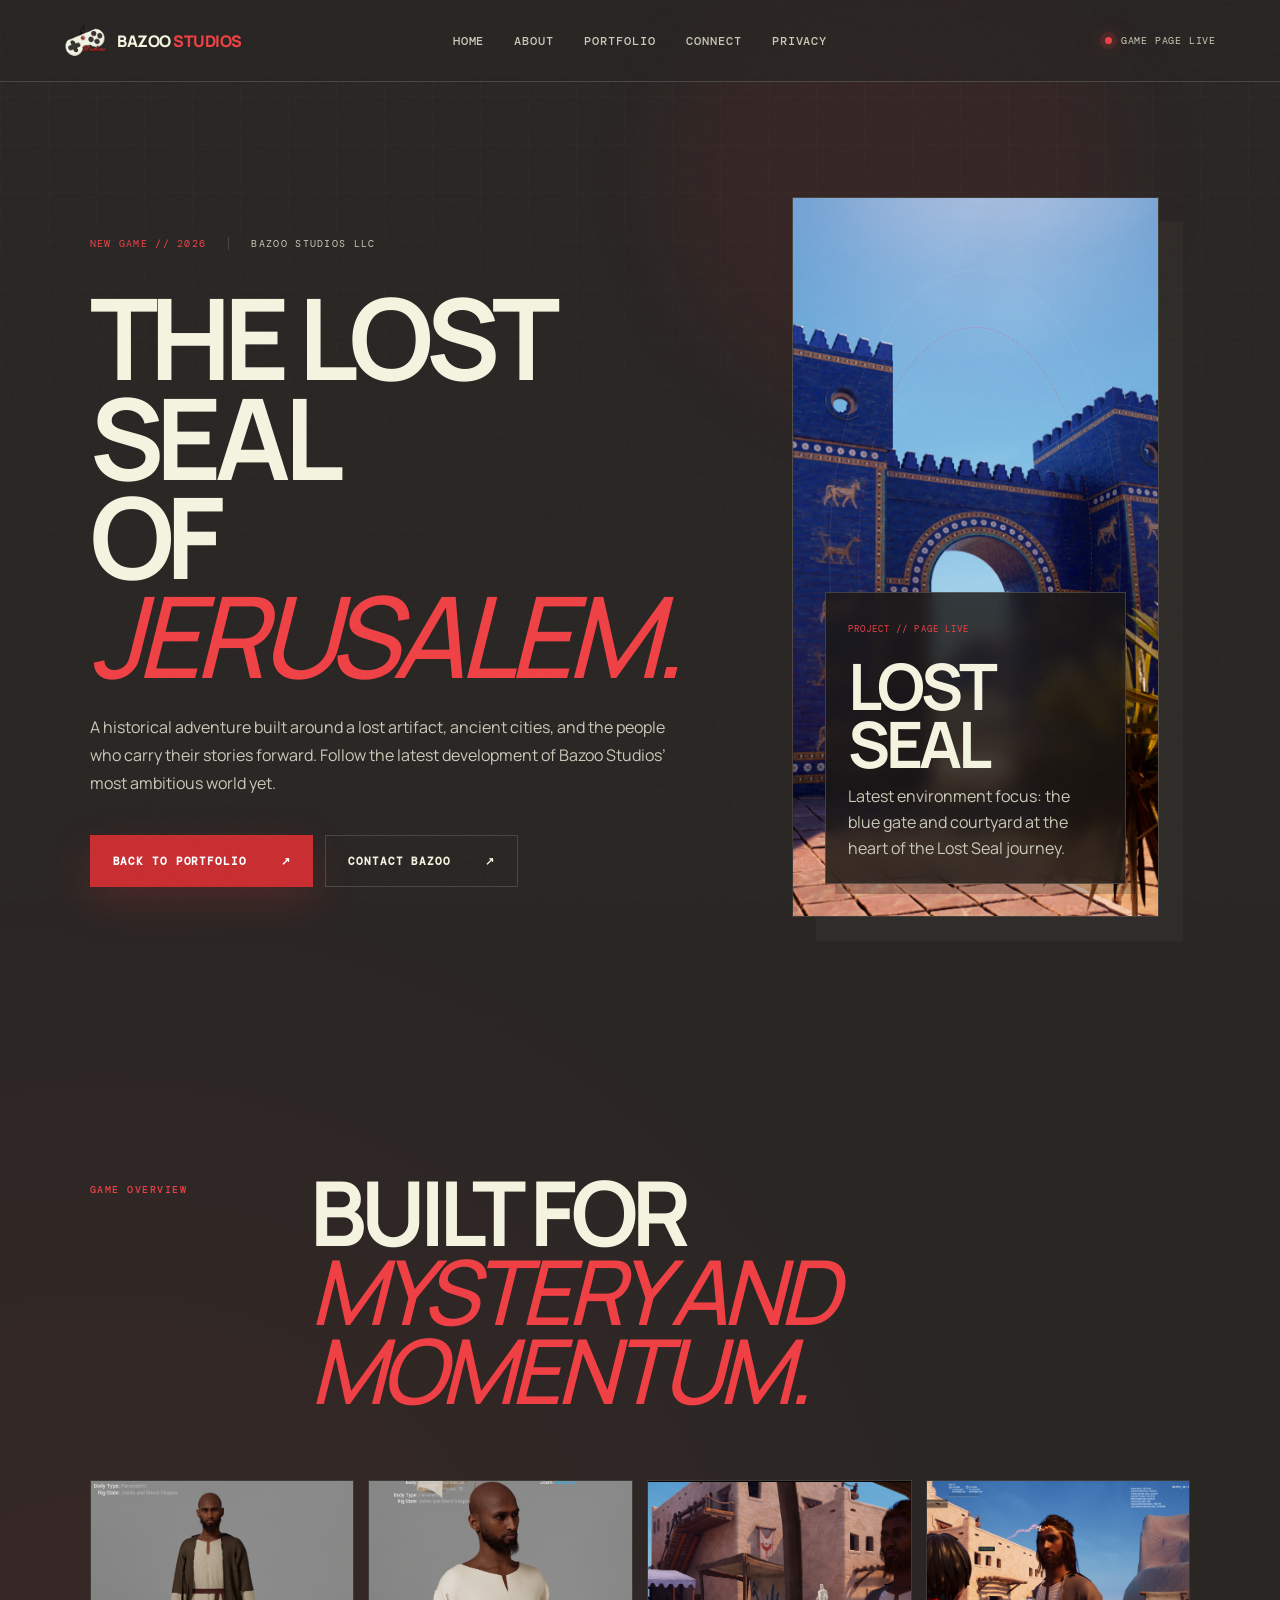
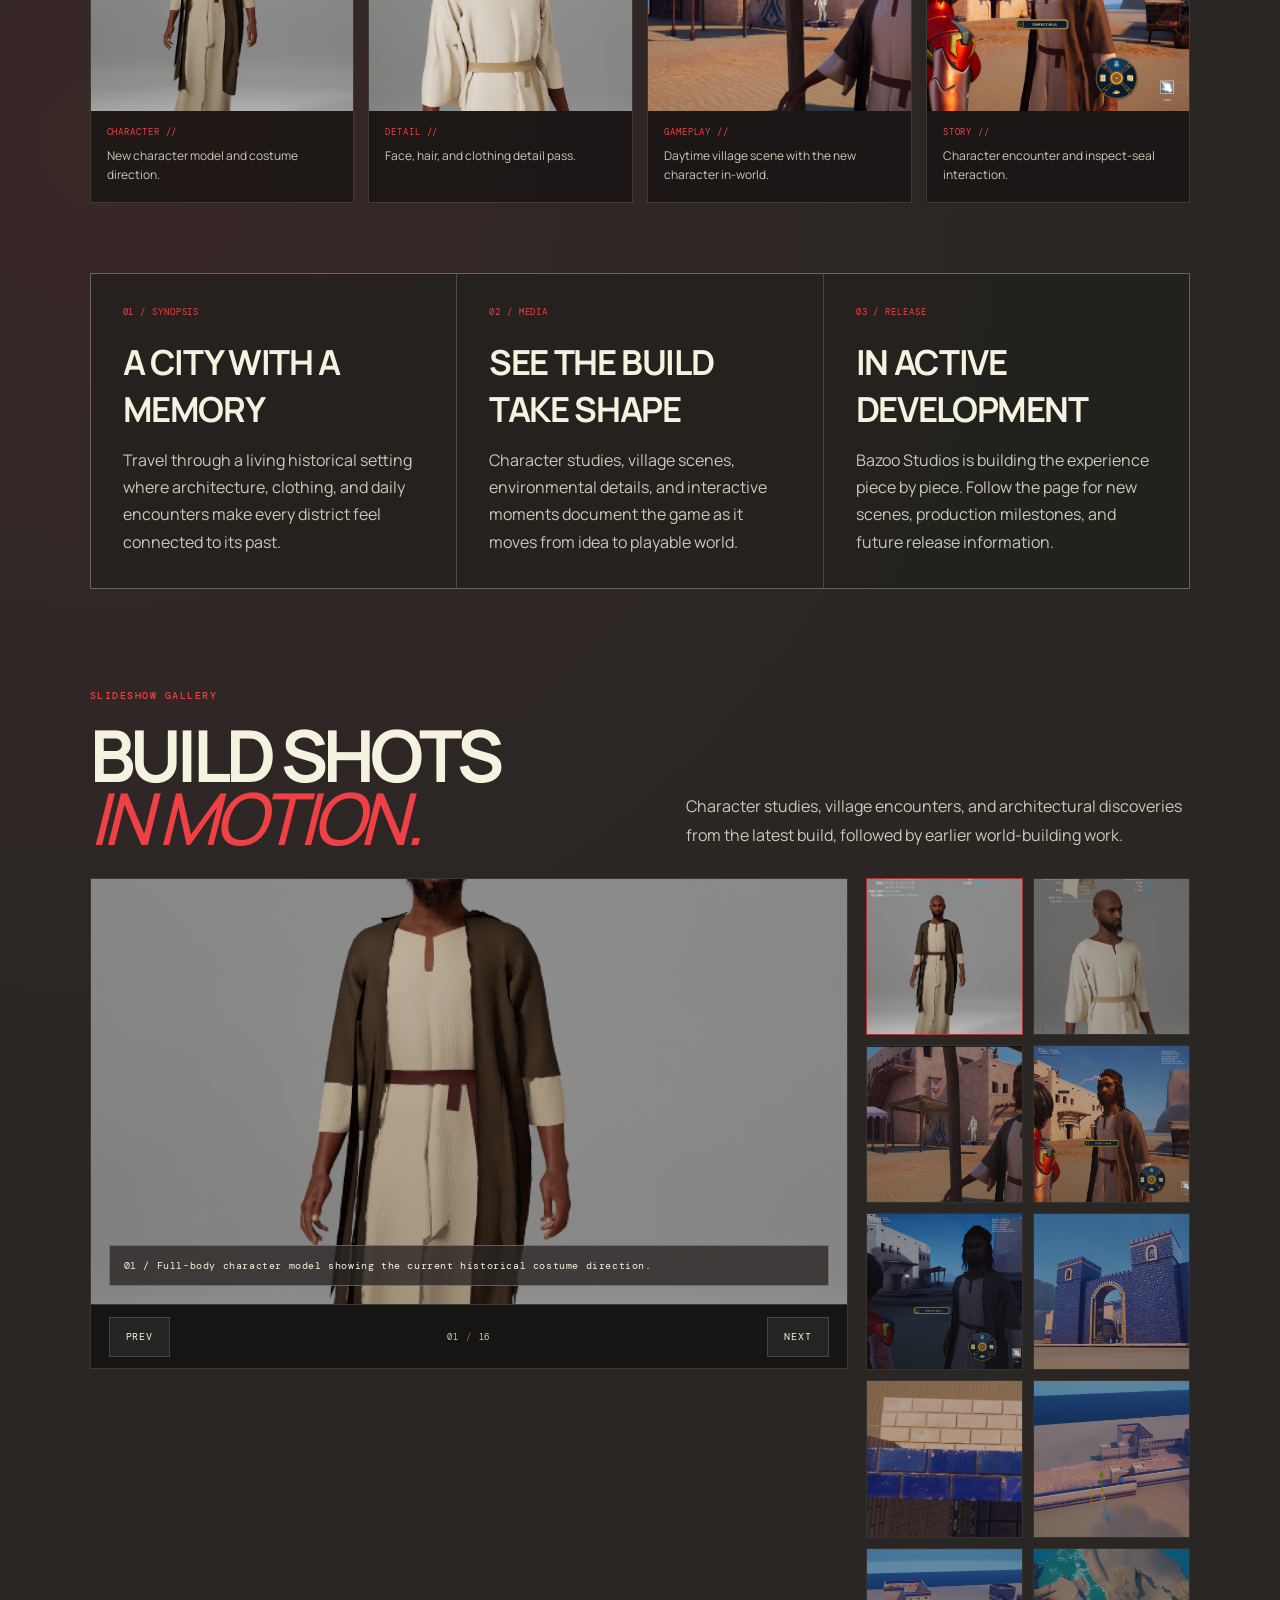
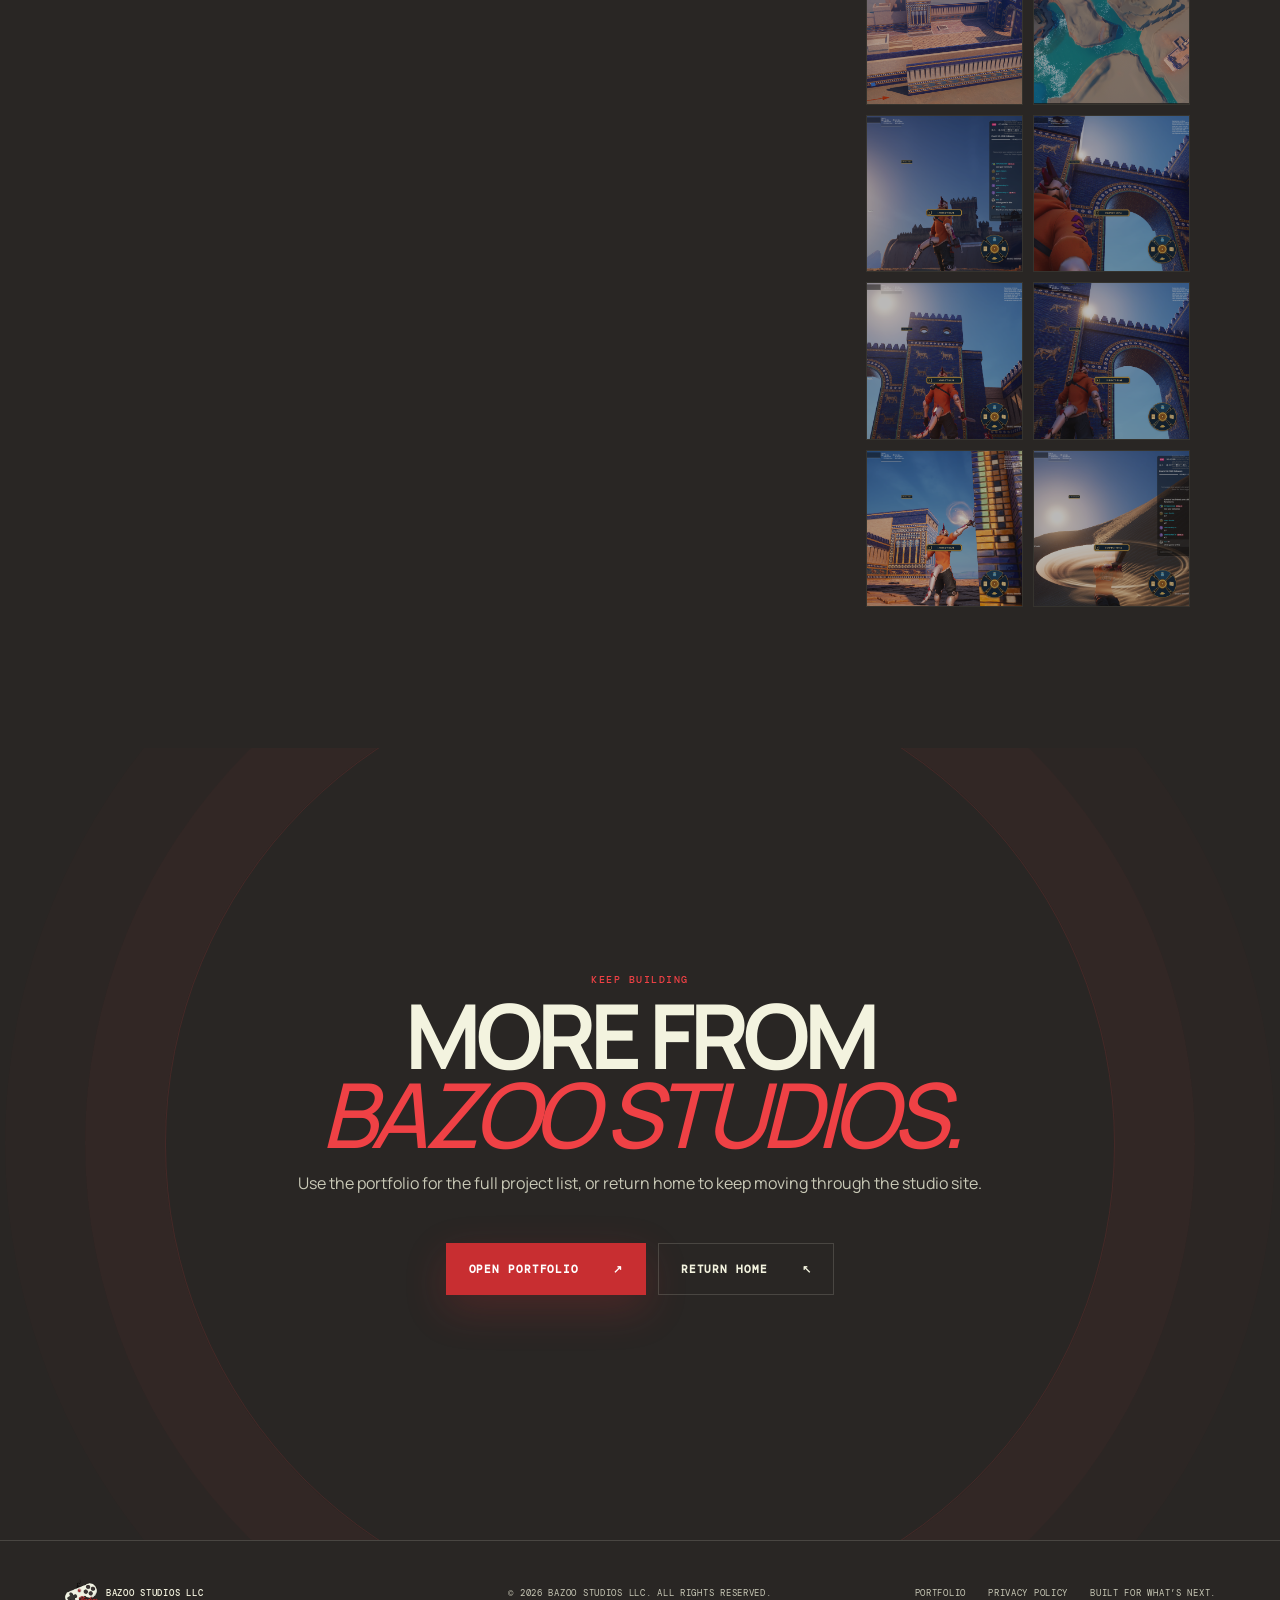
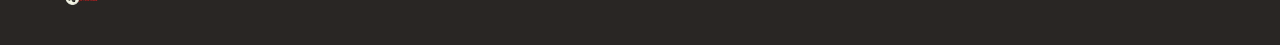
==== commit c3ec05d1: "Polish Lost Seal game page" ====
--- a/LostSealGame/index.html
+++ b/LostSealGame/index.html
@@ -4,12 +4,12 @@
   <meta charset="utf-8">
   <meta name="viewport" content="width=device-width, initial-scale=1">
   <meta name="theme-color" content="#292624">
-  <meta name="description" content="The Lost Seal of Jerusalem, a new Bazoo Studios game page with synopsis space, media placeholders, and launch details.">
+  <meta name="description" content="The Lost Seal of Jerusalem is a historical adventure from Bazoo Studios, featuring handcrafted ancient environments, character-driven encounters, and exploration.">
   <link rel="canonical" href="https://www.bazoostudios.com/LostSealGame/">
   <meta property="og:type" content="website">
   <meta property="og:url" content="https://www.bazoostudios.com/LostSealGame/">
   <meta property="og:title" content="The Lost Seal of Jerusalem — Bazoo Studios">
-  <meta property="og:description" content="Official game page for the new Bazoo Studios project, ready for screenshots, trailer embeds, and launch links.">
+  <meta property="og:description" content="Explore the world, characters, and latest development screenshots from The Lost Seal of Jerusalem by Bazoo Studios.">
   <meta property="og:image" content="https://bazoostudiosllc.github.io/bazoo-studios-website/assets/og-bazoo-social.png">
   <meta property="og:image:width" content="1730">
   <meta property="og:image:height" content="909">
@@ -20,7 +20,7 @@
   <link rel="preconnect" href="https://fonts.googleapis.com">
   <link rel="preconnect" href="https://fonts.gstatic.com" crossorigin>
   <link href="https://fonts.googleapis.com/css2?family=DM+Mono:wght@400;500&family=Manrope:wght@400;500;600;700;800&display=swap" rel="stylesheet">
-  <link rel="stylesheet" href="../styles.css?v=5">
+  <link rel="stylesheet" href="../styles.css?v=6">
 </head>
 <body class="lostseal-page">
   <div class="noise" aria-hidden="true"></div>
@@ -47,7 +47,7 @@
       <div class="lostseal-copy reveal">
         <p class="eyebrow"><span>New game // 2026</span><b>Bazoo Studios LLC</b></p>
         <h1>The Lost Seal<br>of <span>Jerusalem.</span></h1>
-        <p class="lostseal-lede">This page is the home base for the new Bazoo Studios game. It is set up for the official synopsis, screenshots, trailer embeds, platform details, and launch links as the project becomes ready to show.</p>
+        <p class="lostseal-lede">A historical adventure built around a lost artifact, ancient cities, and the people who carry their stories forward. Follow the latest development of Bazoo Studios’ most ambitious world yet.</p>
         <div class="hero-actions">
           <a class="button button-primary" href="../portfolio.html">Back to portfolio <span>↗</span></a>
           <a class="button button-ghost" href="mailto:service.request@bazoostudios.com">Contact Bazoo <span>↗</span></a>
@@ -59,7 +59,7 @@
         <div class="lostseal-art-inner">
           <span>PROJECT // PAGE LIVE</span>
           <strong>LOST SEAL</strong>
-          <p>Use this hero panel for your key art or the best first impression shot from the game.</p>
+          <p>Latest environment focus: the blue gate and courtyard at the heart of the Lost Seal journey.</p>
         </div>
       </aside>
     </section>
@@ -93,22 +93,22 @@
         <article class="lostseal-card">
           <span>01 / SYNOPSIS</span>
           <div>
-            <h3>Official story space</h3>
-            <p>Use this card for the game’s short pitch, premise, and tone. It is intentionally broad so you can drop in the final narrative without changing the page structure.</p>
+            <h3>A city with a memory</h3>
+            <p>Travel through a living historical setting where architecture, clothing, and daily encounters make every district feel connected to its past.</p>
           </div>
         </article>
         <article class="lostseal-card">
           <span>02 / MEDIA</span>
           <div>
-            <h3>Screenshots and trailer</h3>
-            <p>When you have gameplay capture, this section can hold the trailer embed, stills, or a link to a playable demo.</p>
+            <h3>See the build take shape</h3>
+            <p>Character studies, village scenes, environmental details, and interactive moments document the game as it moves from idea to playable world.</p>
           </div>
         </article>
         <article class="lostseal-card">
           <span>03 / RELEASE</span>
           <div>
-            <h3>Platform and launch details</h3>
-            <p>Add platform targets, store links, or release timing here. Until then, it works as a clean placeholder with the same visual language as the rest of the site.</p>
+            <h3>In active development</h3>
+            <p>Bazoo Studios is building the experience piece by piece. Follow the page for new scenes, production milestones, and future release information.</p>
           </div>
         </article>
       </div>
@@ -119,7 +119,7 @@
             <p class="kicker">Slideshow gallery</p>
             <h2>Build shots<br><em>in motion.</em></h2>
           </div>
-          <p>Use the arrows or thumbnails to flip through the current screenshots. This is set up as a simple slideshow so you can swap images later without rebuilding the page.</p>
+          <p>Character studies, village encounters, and architectural discoveries from the latest build, followed by earlier world-building work.</p>
         </div>
 
         <div class="gallery-shell">
@@ -251,7 +251,6 @@
         </div>
       </div>
 
-      <p class="lostseal-note reveal"><span class="kicker">Note</span> The URL should now publish at <strong>/LostSealGame/</strong> because this is a real folder with an `index.html` file, which GitHub Pages serves directly.</p>
     </section>
 
     <section class="contact-section">
--- a/styles.css
+++ b/styles.css
@@ -261,7 +261,11 @@
 .text-link { color: var(--red-bright); border-bottom: 1px solid rgba(239,65,69,.4); }
 
 /* Lost Seal */
-.lostseal-page { background: var(--ink); }
+.lostseal-page {
+  background:
+    radial-gradient(circle at 8% 36%, rgba(239,65,69,.08), transparent 28%),
+    var(--ink);
+}
 .lostseal-hero {
   min-height: calc(100svh - 82px);
   padding: clamp(70px, 9vw, 135px) clamp(22px, 7vw, 110px);
@@ -295,7 +299,7 @@
     radial-gradient(circle at 50% 30%, rgba(243,243,223,.14), transparent 18%),
     radial-gradient(circle at 70% 70%, rgba(200,46,49,.28), transparent 28%),
     linear-gradient(145deg, #201c19, #362f2b 55%, #151210);
-  box-shadow: 24px 24px 0 rgba(243,243,223,.03);
+  box-shadow: 24px 24px 0 rgba(243,243,223,.03), inset 0 0 80px rgba(10,9,8,.22);
 }
 .lostseal-art::before {
   content: "";
@@ -320,7 +324,8 @@
   max-width: 340px;
   padding: 22px;
   border: 1px solid rgba(243,243,223,.18);
-  background: rgba(41,38,36,.72);
+  background: rgba(25,22,20,.82);
+  box-shadow: 10px 10px 0 rgba(10,9,8,.22);
   backdrop-filter: blur(8px);
 }
 .lostseal-art-inner span {
@@ -367,7 +372,9 @@
   display: flex;
   flex-direction: column;
   justify-content: space-between;
-}
+  transition: background .25s ease, transform .25s ease;
+}
+.lostseal-card:hover { background: rgba(41,38,36,.92); transform: translateY(-4px); }
 .lostseal-card span {
   color: var(--red-bright);
   font: 9px var(--mono);
@@ -404,13 +411,17 @@
   border: 1px solid var(--line);
   background: rgba(21,19,17,.72);
   overflow: hidden;
-}
+  transition: border-color .25s ease, transform .25s ease, background .25s ease;
+}
+.lostseal-snapshot:hover { border-color: rgba(239,65,69,.65); background: rgba(41,38,36,.88); transform: translateY(-5px); }
 .lostseal-snapshot img {
   display: block;
   width: 100%;
   height: 230px;
   object-fit: cover;
-}
+  transition: transform .45s ease, filter .45s ease;
+}
+.lostseal-snapshot:hover img { transform: scale(1.035); filter: saturate(1.12); }
 .lostseal-snapshot div {
   padding: 15px 16px 18px;
   display: grid;
